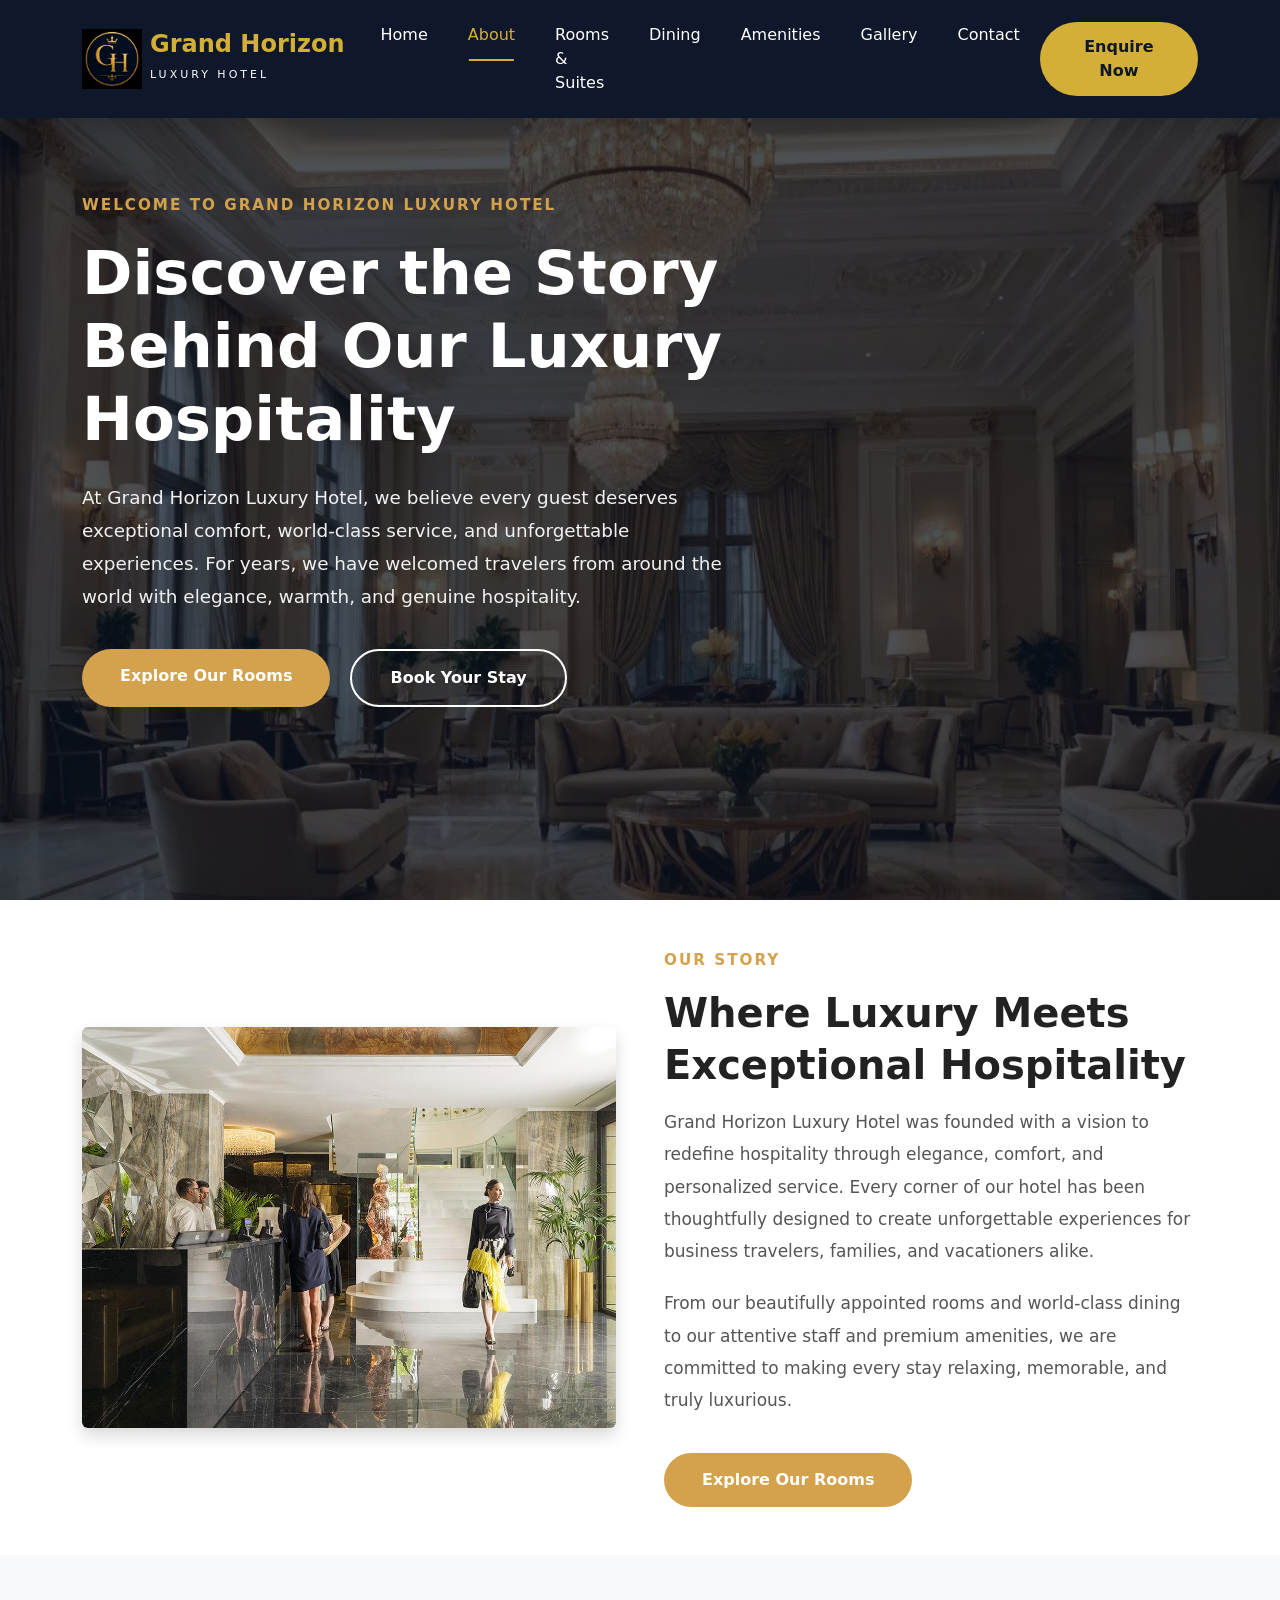
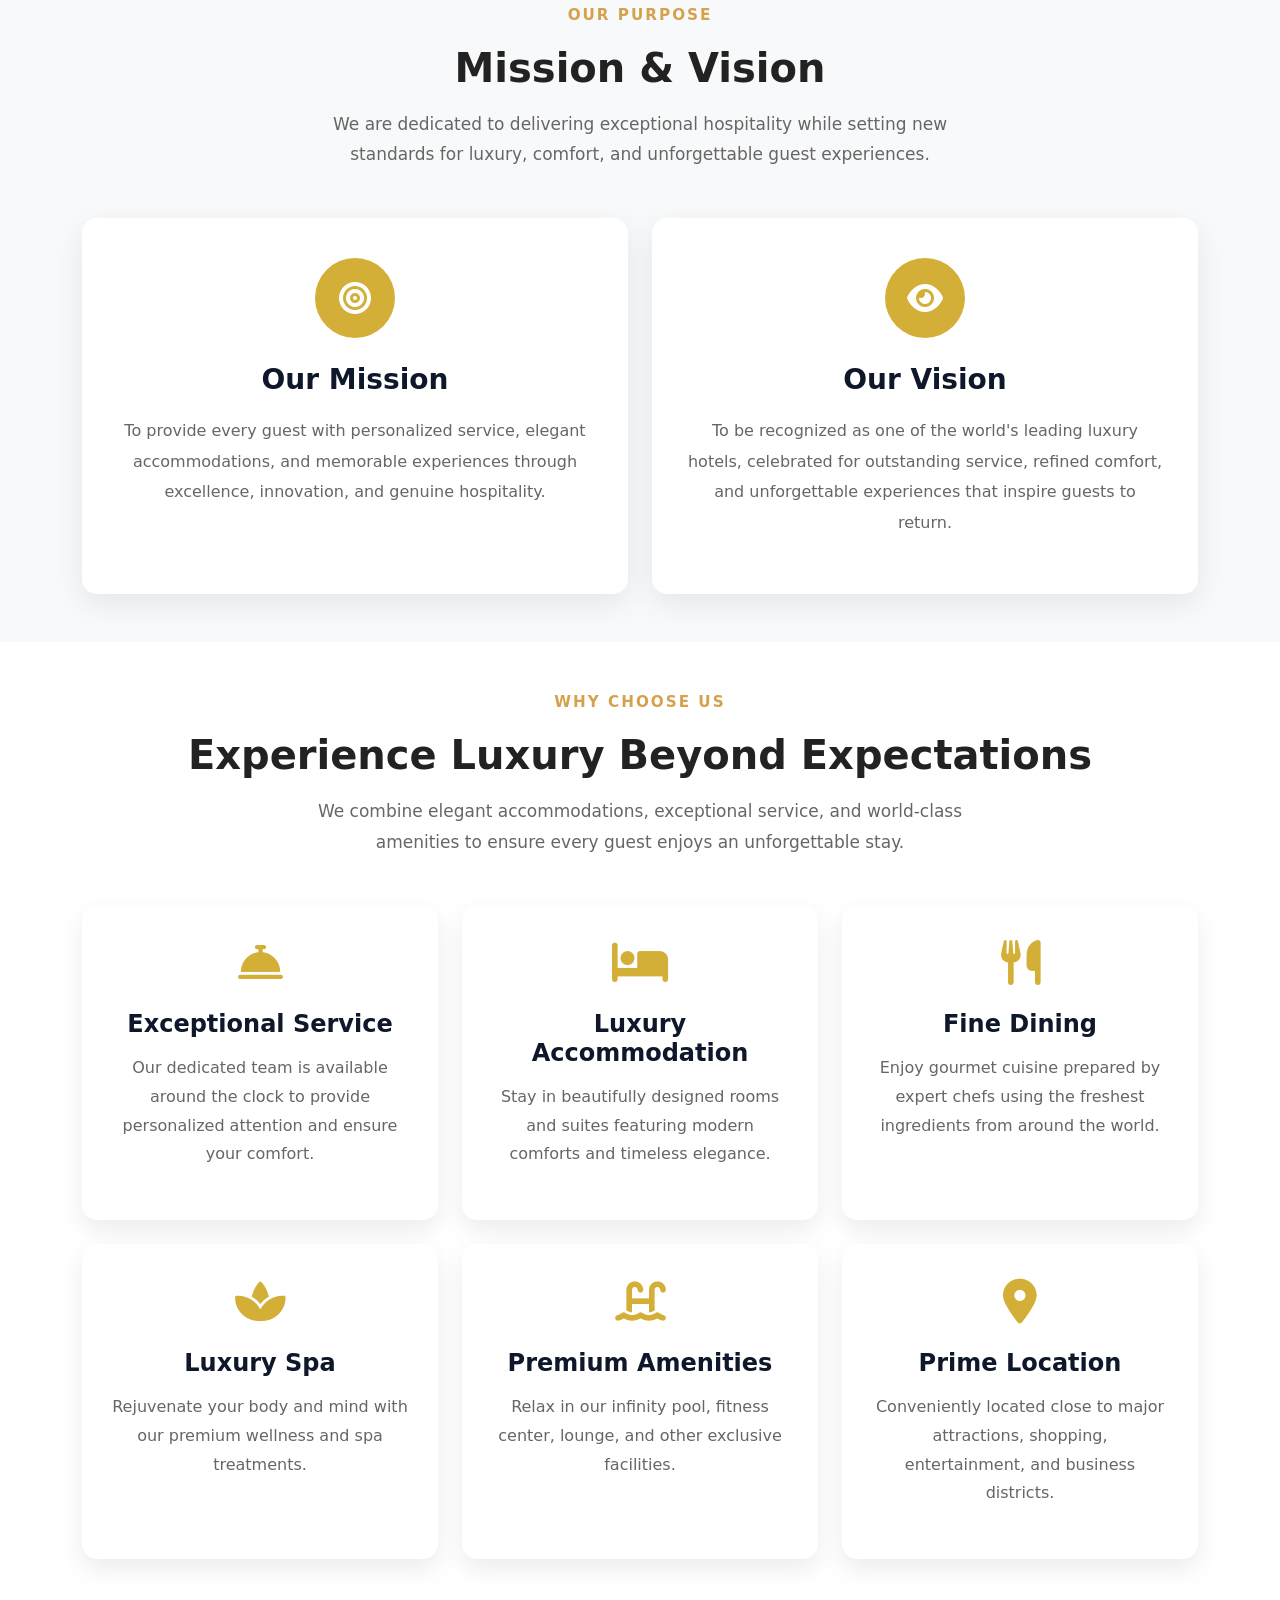
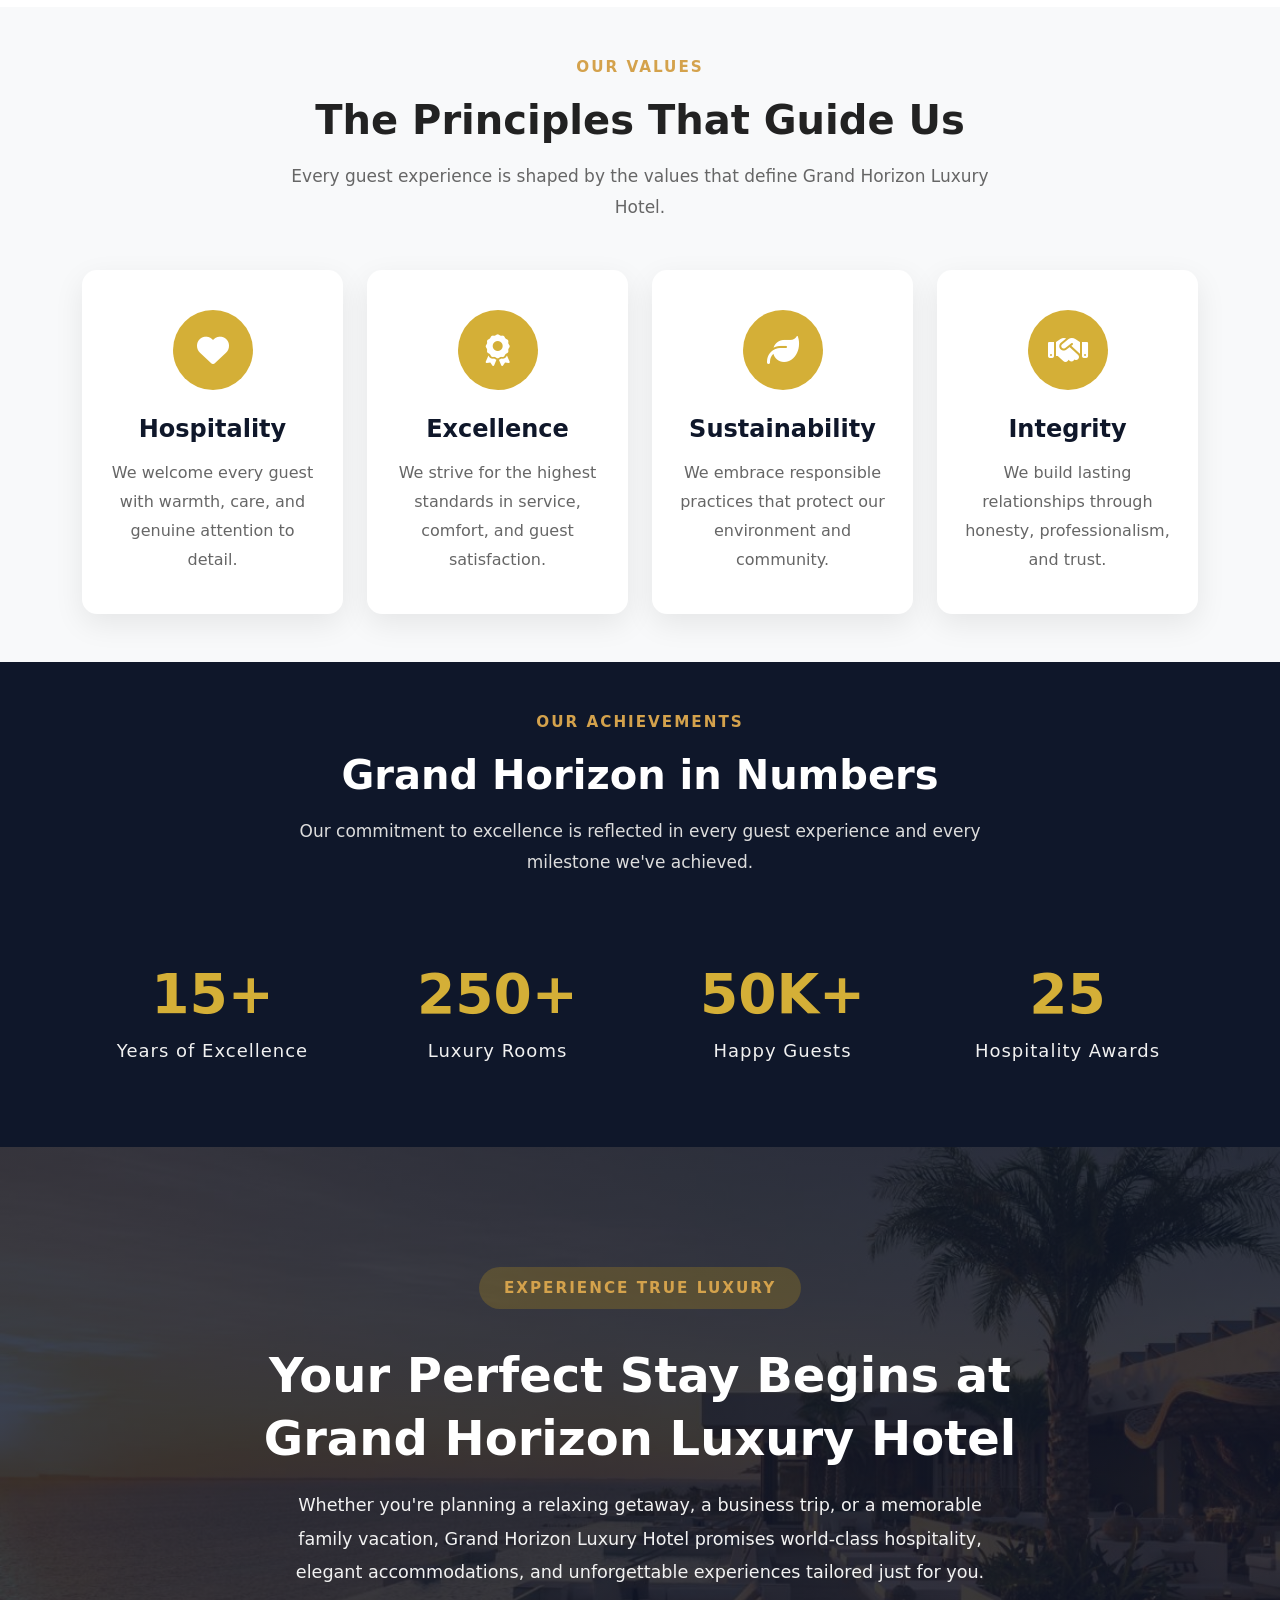
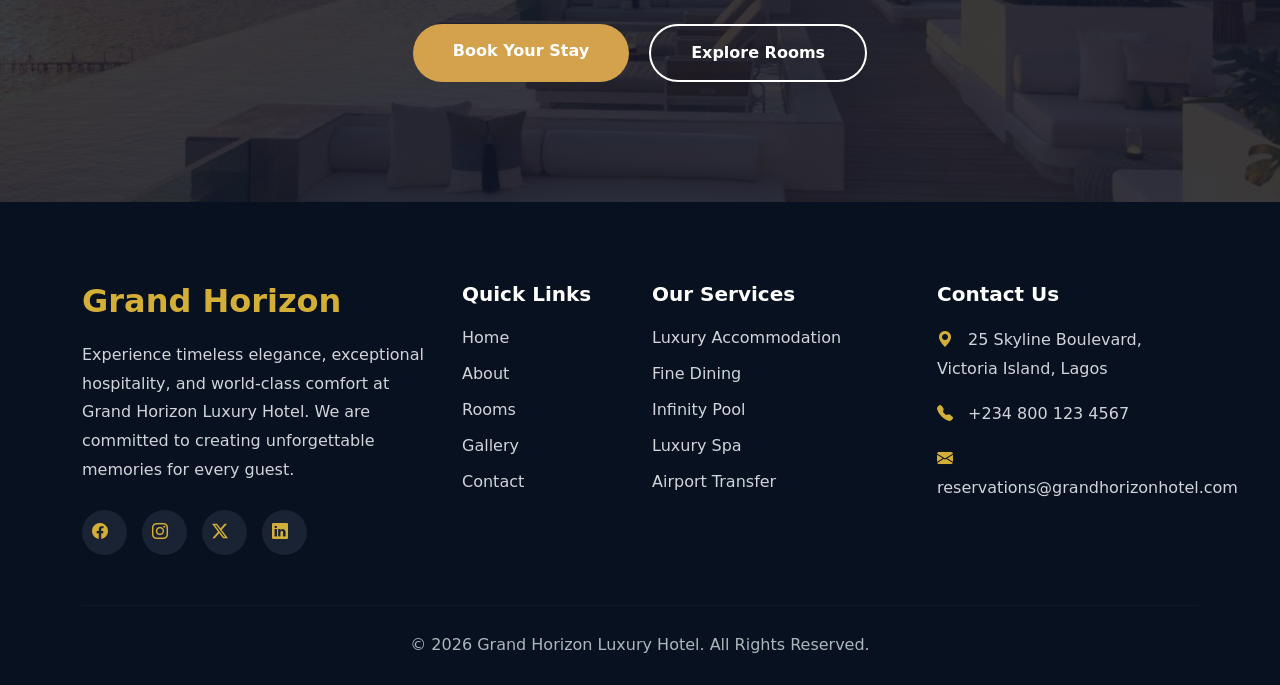
==== about.html @ 7094fe13 "Add files via upload" ====
<!DOCTYPE html>
<html lang="en">
<head>
    <meta charset="UTF-8">
    <meta name="viewport" content="width=device-width, initial-scale=1.0">
    <link href="https://cdn.jsdelivr.net/npm/bootstrap@5.3.8/dist/css/bootstrap.min.css" rel="stylesheet" integrity="sha384-sRIl4kxILFvY47J16cr9ZwB07vP4J8+LH7qKQnuqkuIAvNWLzeN8tE5YBujZqJLB" crossorigin="anonymous">
    <link rel="stylesheet" href="https://cdn.jsdelivr.net/npm/bootstrap-icons@1.11.3/font/bootstrap-icons.min.css">
    <link rel="stylesheet" href="https://cdnjs.cloudflare.com/ajax/libs/font-awesome/6.5.2/css/all.min.css">
    <link rel="stylesheet" href="./style.css">
    <link rel="stylesheet" href="./animations.css">
    <link rel="icon" type="image/png" href="images/favicon.png">

   <title>Grand Horizon Luxury Hotel | About Us</title>
</head>
<body>
    <!-- Navbar Start -->
<nav class="navbar navbar-expand-lg navbar-dark hotel-navbar fixed-top">
    <div class="container">

        <!-- Logo -->
        <a class="navbar-brand d-flex align-items-center" href="index.html">
            <img src="images/logo.png" alt="Grand Horizon Logo" class="hotel-logo">

            <div class="ms-2">
                <h4 class="logo-title mb-0">Grand Horizon</h4>
                <small class="logo-subtitle">
                    LUXURY HOTEL
                </small>
            </div>
        </a>

        <!-- Mobile Toggle -->
        <button class="navbar-toggler shadow-none border-0"
            type="button"
            data-bs-toggle="collapse"
            data-bs-target="#hotelNavbar">

            <span class="navbar-toggler-icon"></span>

        </button>

        <!-- Menu -->
        <div class="collapse navbar-collapse" id="hotelNavbar">

            <ul class="navbar-nav mx-auto">

                <li class="nav-item">
                    <a class="nav-link " href="index.html">Home</a>
                </li>

                <li class="nav-item">
                    <a class="nav-link active" href="about.html">About</a>
                </li>

                <li class="nav-item">
                    <a class="nav-link" href="rooms.html">Rooms & Suites</a>
                </li>

                <li class="nav-item">
                    <a class="nav-link" href="dining.html">Dining</a>
                </li>

                <li class="nav-item">
                    <a class="nav-link" href="amenities.html">Amenities</a>
                </li>

                <li class="nav-item">
                    <a class="nav-link" href="gallery.html">Gallery</a>
                </li>

                <li class="nav-item">
                    <a class="nav-link" href="contact.html">Contact</a>
                </li>

            </ul>

            <!-- Button -->

            <a href="booking.html" class="btn hotel-btn">
                Enquire Now
            </a>

        </div>

    </div>
</nav>
<!-- Navbar End -->
 <!-- ===========================
  <!--=====================================
        ABOUT HERO SECTION
======================================-->

<section class="about-hero">

    <div class="container">

        <div class="row align-items-center min-vh-100">

            <div class="col-lg-7">

                <span class="hero-subtitle">
                    Welcome to Grand Horizon Luxury Hotel
                </span>

                <h1 class="hero-title">
                    Discover the Story Behind Our Luxury Hospitality
                </h1>

                <p class="hero-text">

                    At Grand Horizon Luxury Hotel, we believe every guest deserves
                    exceptional comfort, world-class service, and unforgettable
                    experiences. For years, we have welcomed travelers from around
                    the world with elegance, warmth, and genuine hospitality.

                </p>

                <div class="hero-buttons">

                    <a href="rooms.html" class="btn btn-gold">
                        Explore Our Rooms
                    </a>

                    <a href="booking.html" class="btn btn-outline-light">
                        Book Your Stay
                    </a>

                </div>

            </div>

        </div>

    </div>

</section>
<!--==========================
      OUR STORY SECTION
===========================-->

<section class="our-story py-5">

    <div class="container">

        <div class="row align-items-center g-5">

            <div class="col-lg-6">

                <img src="images/our-story.jpg" alt="Grand Horizon Luxury Hotel" class="img-fluid rounded shadow">

            </div>

            <div class="col-lg-6">

                <span class="section-subtitle">OUR STORY</span>

                <h2 class="section-title">
                    Where Luxury Meets Exceptional Hospitality
                </h2>

                <p class="story-text">
                    Grand Horizon Luxury Hotel was founded with a vision to redefine
                    hospitality through elegance, comfort, and personalized service.
                    Every corner of our hotel has been thoughtfully designed to create
                    unforgettable experiences for business travelers, families, and
                    vacationers alike.
                </p>

                <p class="story-text">
                    From our beautifully appointed rooms and world-class dining to our
                    attentive staff and premium amenities, we are committed to making
                    every stay relaxing, memorable, and truly luxurious.
                </p>

                <a href="rooms.html" class="btn btn-gold mt-3">
                    Explore Our Rooms
                </a>

            </div>

        </div>

    </div>

</section>
<!--==========================
      MISSION & VISION
===========================-->

<section class="mission-vision py-5">

    <div class="container">

        <div class="text-center mb-5">

            <span class="section-subtitle">OUR PURPOSE</span>

            <h2 class="section-title">Mission & Vision</h2>

            <p class="section-description">
                We are dedicated to delivering exceptional hospitality while setting
                new standards for luxury, comfort, and unforgettable guest experiences.
            </p>

        </div>

        <div class="row g-4">

            <!-- Mission -->

            <div class="col-lg-6">

                <div class="mission-card">

                    <div class="icon-box">
                        <i class="fas fa-bullseye"></i>
                    </div>

                    <h3>Our Mission</h3>

                    <p>
                        To provide every guest with personalized service, elegant
                        accommodations, and memorable experiences through excellence,
                        innovation, and genuine hospitality.
                    </p>

                </div>

            </div>

            <!-- Vision -->

            <div class="col-lg-6">

                <div class="mission-card">

                    <div class="icon-box">
                        <i class="fas fa-eye"></i>
                    </div>

                    <h3>Our Vision</h3>

                    <p>
                        To be recognized as one of the world's leading luxury hotels,
                        celebrated for outstanding service, refined comfort, and
                        unforgettable experiences that inspire guests to return.
                    </p>

                </div>

            </div>

        </div>

    </div>

</section>
<!--====================================
        WHY CHOOSE US SECTION
=====================================-->

<section class="why-choose py-5">

    <div class="container">

        <div class="text-center mb-5">

            <span class="section-subtitle">WHY CHOOSE US</span>

            <h2 class="section-title">
                Experience Luxury Beyond Expectations
            </h2>

            <p class="section-description">
                We combine elegant accommodations, exceptional service, and world-class
                amenities to ensure every guest enjoys an unforgettable stay.
            </p>

        </div>

        <div class="row g-4">

            <!-- Item 1 -->
            <div class="col-md-6 col-lg-4">

                <div class="feature-card">

                    <i class="fas fa-concierge-bell feature-icon"></i>

                    <h4>Exceptional Service</h4>

                    <p>
                        Our dedicated team is available around the clock to provide
                        personalized attention and ensure your comfort.
                    </p>

                </div>

            </div>

            <!-- Item 2 -->
            <div class="col-md-6 col-lg-4">

                <div class="feature-card">

                    <i class="fas fa-bed feature-icon"></i>

                    <h4>Luxury Accommodation</h4>

                    <p>
                        Stay in beautifully designed rooms and suites featuring modern
                        comforts and timeless elegance.
                    </p>

                </div>

            </div>

            <!-- Item 3 -->
            <div class="col-md-6 col-lg-4">

                <div class="feature-card">

                    <i class="fas fa-utensils feature-icon"></i>

                    <h4>Fine Dining</h4>

                    <p>
                        Enjoy gourmet cuisine prepared by expert chefs using the
                        freshest ingredients from around the world.
                    </p>

                </div>

            </div>

            <!-- Item 4 -->
            <div class="col-md-6 col-lg-4">

                <div class="feature-card">

                    <i class="fas fa-spa feature-icon"></i>

                    <h4>Luxury Spa</h4>

                    <p>
                        Rejuvenate your body and mind with our premium wellness and
                        spa treatments.
                    </p>

                </div>

            </div>

            <!-- Item 5 -->
            <div class="col-md-6 col-lg-4">

                <div class="feature-card">

                    <i class="fas fa-swimming-pool feature-icon"></i>

                    <h4>Premium Amenities</h4>

                    <p>
                        Relax in our infinity pool, fitness center, lounge, and other
                        exclusive facilities.
                    </p>

                </div>

            </div>

            <!-- Item 6 -->
            <div class="col-md-6 col-lg-4">

                <div class="feature-card">

                    <i class="fas fa-map-marker-alt feature-icon"></i>

                    <h4>Prime Location</h4>

                    <p>
                        Conveniently located close to major attractions, shopping,
                        entertainment, and business districts.
                    </p>

                </div>

            </div>

        </div>

    </div>

</section>
<!--=====================================
        OUR CORE VALUES
======================================-->

<section class="core-values py-5">

    <div class="container">

        <div class="text-center mb-5">

            <span class="section-subtitle">OUR VALUES</span>

            <h2 class="section-title">
                The Principles That Guide Us
            </h2>

            <p class="section-description">
                Every guest experience is shaped by the values that define Grand Horizon Luxury Hotel.
            </p>

        </div>

        <div class="row g-4">

            <!-- Value 1 -->
            <div class="col-md-6 col-lg-3">

                <div class="value-card">

                    <div class="value-icon">
                        <i class="fas fa-heart"></i>
                    </div>

                    <h4>Hospitality</h4>

                    <p>
                        We welcome every guest with warmth, care, and genuine attention to detail.
                    </p>

                </div>

            </div>

            <!-- Value 2 -->
            <div class="col-md-6 col-lg-3">

                <div class="value-card">

                    <div class="value-icon">
                        <i class="fas fa-award"></i>
                    </div>

                    <h4>Excellence</h4>

                    <p>
                        We strive for the highest standards in service, comfort, and guest satisfaction.
                    </p>

                </div>

            </div>

            <!-- Value 3 -->
            <div class="col-md-6 col-lg-3">

                <div class="value-card">

                    <div class="value-icon">
                        <i class="fas fa-leaf"></i>
                    </div>

                    <h4>Sustainability</h4>

                    <p>
                        We embrace responsible practices that protect our environment and community.
                    </p>

                </div>

            </div>

            <!-- Value 4 -->
            <div class="col-md-6 col-lg-3">

                <div class="value-card">

                    <div class="value-icon">
                        <i class="fas fa-handshake"></i>
                    </div>

                    <h4>Integrity</h4>

                    <p>
                        We build lasting relationships through honesty, professionalism, and trust.
                    </p>

                </div>

            </div>

        </div>

    </div>

</section>
<!--=====================================
        HOTEL BY THE NUMBERS
======================================-->

<section class="hotel-stats py-5">

    <div class="container">

        <div class="text-center mb-5">

            <span class="section-subtitle">OUR ACHIEVEMENTS</span>

            <h2 class="section-title">
                Grand Horizon in Numbers
            </h2>

            <p class="section-description">
                Our commitment to excellence is reflected in every guest experience and every milestone we've achieved.
            </p>

        </div>

        <div class="row text-center g-4">

            <!-- Stat 1 -->
            <div class="col-6 col-lg-3">

                <div class="stat-box">

                    <h2>15+</h2>

                    <p>Years of Excellence</p>

                </div>

            </div>

            <!-- Stat 2 -->
            <div class="col-6 col-lg-3">

                <div class="stat-box">

                    <h2>250+</h2>

                    <p>Luxury Rooms</p>

                </div>

            </div>

            <!-- Stat 3 -->
            <div class="col-6 col-lg-3">

                <div class="stat-box">

                    <h2>50K+</h2>

                    <p>Happy Guests</p>

                </div>

            </div>

            <!-- Stat 4 -->
            <div class="col-6 col-lg-3">

                <div class="stat-box">

                    <h2>25</h2>

                    <p>Hospitality Awards</p>

                </div>

            </div>

        </div>

    </div>

</section>
<!--=====================================
        BOOK YOUR STAY CTA
======================================-->

<section class="about-cta">

    <div class="container">

        <div class="row justify-content-center">

            <div class="col-lg-9">

                <div class="cta-content text-center">

                    <span class="cta-subtitle">
                        EXPERIENCE TRUE LUXURY
                    </span>

                    <h2 class="cta-title">
                        Your Perfect Stay Begins at Grand Horizon Luxury Hotel
                    </h2>

                    <p class="cta-text">
                        Whether you're planning a relaxing getaway, a business trip,
                        or a memorable family vacation, Grand Horizon Luxury Hotel
                        promises world-class hospitality, elegant accommodations,
                        and unforgettable experiences tailored just for you.
                    </p>

                    <div class="cta-buttons">

                        <a href="booking.html" class="btn btn-gold">
                            Book Your Stay
                        </a>

                        <a href="rooms.html" class="btn btn-outline-light">
                            Explore Rooms
                        </a>

                    </div>

                </div>

            </div>

        </div>

    </div>

</section>

<!-- ==========================
     FOOTER
========================== -->
<footer class="hotel-footer">

    <div class="container">

        <div class="row gy-5">

            <!-- Hotel Info -->
            <div class="col-lg-4 col-md-6">

                <h3 class="footer-logo">
                    Grand Horizon
                </h3>

                <p>
                    Experience timeless elegance, exceptional hospitality, and
                    world-class comfort at Grand Horizon Luxury Hotel. We are
                    committed to creating unforgettable memories for every guest.
                </p>

                <div class="social-icons">

                    <a href="#"><i class="bi bi-facebook"></i></a>

                    <a href="#"><i class="bi bi-instagram"></i></a>

                    <a href="#"><i class="bi bi-twitter-x"></i></a>

                    <a href="#"><i class="bi bi-linkedin"></i></a>

                </div>

            </div>

            <!-- Quick Links -->

            <div class="col-lg-2 col-md-6">

                <h5>Quick Links</h5>

                <ul>

                    <li><a href="index.html">Home</a></li>

                    <li><a href="about.html">About</a></li>

                    <li><a href="rooms.html">Rooms</a></li>

                    <li><a href="gallery.html">Gallery</a></li>

                    <li><a href="contact.html">Contact</a></li>

                </ul>

            </div>

            <!-- Services -->

            <div class="col-lg-3 col-md-6">

                <h5>Our Services</h5>

                <ul>

                    <li>Luxury Accommodation</li>

                    <li>Fine Dining</li>

                    <li>Infinity Pool</li>

                    <li>Luxury Spa</li>

                    <li>Airport Transfer</li>

                </ul>

            </div>

            <!-- Contact -->

            <div class="col-lg-3 col-md-6">

                <h5>Contact Us</h5>

                <p>
                    <i class="bi bi-geo-alt-fill"></i>
                    25 Skyline Boulevard,
                    Victoria Island, Lagos
                </p>

                <p>
                    <i class="bi bi-telephone-fill"></i>
                    +234 800 123 4567
                </p>

                <p>
                    <i class="bi bi-envelope-fill"></i>
                    reservations@grandhorizonhotel.com
                </p>

            </div>

        </div>

        <hr>

        <div class="footer-bottom">

            <p>
                © 2026 Grand Horizon Luxury Hotel. All Rights Reserved.
            </p>

        </div>

    </div>

</footer>
<script src="https://cdn.jsdelivr.net/npm/bootstrap@5.3.8/dist/js/bootstrap.bundle.min.js" integrity="sha384-FKyoEForCGlyvwx9Hj09JcYn3nv7wiPVlz7YYwJrWVcXK/BmnVDxM+D2scQbITxI" crossorigin="anonymous"></script>  
<script src="./animations.js"></script>  
</body>
</html>
---- style.css ----
/* ==========================
   HOTEL NAVBAR
============================= */

.hotel-navbar{

    background:#0F172A;

    padding:15px 0;

    transition:.4s ease;

    box-shadow:0 8px 25px rgba(0,0,0,.15);

}

/* Logo */

.hotel-logo{

    width:60px;

    height:60px;

    object-fit:contain;

}

/* Logo Title */

.logo-title{

    color:#D4AF37;

    font-size:24px;

    font-weight:700;

    line-height:1;

}

.logo-subtitle{

    color:#fff;

    font-size:11px;

    letter-spacing:3px;

}

/* Navigation */

.navbar-nav .nav-link{

    color:#fff;

    font-size:16px;

    font-weight:500;

    margin:0 12px;

    position:relative;

    transition:.3s;

}

.navbar-nav .nav-link:hover,

.navbar-nav .nav-link.active{

    color:#D4AF37;

}

/* Underline */

.navbar-nav .nav-link::after{

    content:"";

    position:absolute;

    left:0;

    bottom:-8px;

    width:0;

    height:2px;

    background:#D4AF37;

    transition:.3s;

}

.navbar-nav .nav-link:hover::after,

.navbar-nav .nav-link.active::after{

    width:100%;

}

/* Button */

.hotel-btn{

    background:#D4AF37;

    color:#0F172A;

    padding:12px 30px;

    border-radius:50px;

    font-weight:700;

    transition:.4s;

}

.hotel-btn:hover{

    background:#fff;

    color:#0F172A;

}

/* Space for Fixed Navbar */

body{

    padding-top:95px;

}

/* Mobile */

@media(max-width:991px){

.hotel-navbar{

    padding:12px 0;

}

.hotel-logo{

    width:50px;

    height:50px;

}

.logo-title{

    font-size:20px;

}

.logo-subtitle{

    font-size:10px;

}

.navbar-nav{

    text-align:center;

    padding:20px 0;

}

.navbar-nav .nav-link{

    margin:12px 0;

}

.hotel-btn{

    display:block;

    width:220px;

    margin:20px auto 10px;

}

}
/*==================================
            HERO SECTION
===================================*/

.hero-section{
    position:relative;
    min-height:100vh;

    background:url("images/hero-hotel.jpg") center center/cover no-repeat;

    display:flex;
    align-items:center;

    overflow:hidden;
}

.hero-overlay{
    position:absolute;
    inset:0;
    background:rgba(10,15,25,.60);
}

.hero-content{
    position:relative;
    z-index:2;
    max-width:700px;
    color:#fff;
}

.hero-tag{

    display:inline-block;

    color:#D4AF37;

    letter-spacing:3px;

    text-transform:uppercase;

    font-weight:600;

    margin-bottom:20px;

}

.hero-content h1{

    font-size:4rem;

    font-weight:700;

    line-height:1.2;

    margin-bottom:25px;

}

.hero-content p{

    font-size:1.2rem;

    color:#f1f1f1;

    line-height:1.8;

    margin-bottom:40px;

}

.hero-buttons{

    display:flex;

    gap:20px;

    flex-wrap:wrap;

}

.hero-btn{

    background:#D4AF37;

    color:#fff;

    padding:15px 40px;

    border-radius:50px;

    font-weight:600;

    transition:.4s;

}

.hero-btn:hover{

    background:#fff;

    color:#0F172A;

}

.hero-btn-outline{

    border:2px solid #fff;

    color:#fff;

    padding:15px 40px;

    border-radius:50px;

    font-weight:600;

    transition:.4s;

}

.hero-btn-outline:hover{

    background:#fff;

    color:#0F172A;

}

.scroll-down{

    position:absolute;

    bottom:30px;

    left:50%;

    transform:translateX(-50%);

    color:#fff;

    font-size:2rem;

    animation:bounce 2s infinite;

    z-index:2;

}

@keyframes bounce{

0%,20%,50%,80%,100%{

transform:translate(-50%,0);

}

40%{

transform:translate(-50%,-15px);

}

60%{

transform:translate(-50%,-8px);

}

}

/*=========================
      MOBILE
==========================*/

@media(max-width:991px){

.hero-content h1{

font-size:3rem;

}

}

@media(max-width:768px){

.hero-section{

min-height:90vh;

text-align:center;

}

.hero-content{

margin:auto;

}

.hero-buttons{

justify-content:center;

}

.hero-content h1{

font-size:2.4rem;

}

.hero-content p{

font-size:1rem;

}

}

@media(max-width:576px){

.hero-content h1{

font-size:2rem;

}

.hero-btn,

.hero-btn-outline{

width:100%;

}

.hero-buttons{

flex-direction:column;

}

}
/*==============================
        WELCOME SECTION
==============================*/

.welcome-section{
    background:#ffffff;
    padding:100px 0;
}

.welcome-image img{
    width:100%;
    height:600px;
    object-fit:cover;
    border-radius:20px;
    box-shadow:0 20px 50px rgba(0,0,0,.15);
}

.section-tag{
    display:inline-block;
    color:#D4AF37;
    font-weight:600;
    letter-spacing:2px;
    text-transform:uppercase;
    margin-bottom:15px;
}

.welcome-title{
    font-size:2.8rem;
    font-weight:700;
    color:#0F172A;
    line-height:1.3;
    margin-bottom:20px;
}

.gold-line{
    width:90px;
    height:4px;
    background:#D4AF37;
    border-radius:20px;
    margin-bottom:30px;
}

.welcome-text{
    color:#64748B;
    line-height:1.9;
    font-size:1.05rem;
    margin-bottom:20px;
}

.feature-box{
    display:flex;
    align-items:center;
    gap:12px;
    padding:15px 18px;
    background:#F8FAFC;
    border-radius:12px;
    transition:.4s;
}

.feature-box:hover{
    background:#D4AF37;
    color:#fff;
    transform:translateY(-5px);
}

.feature-box i{
    font-size:1.3rem;
    color:#D4AF37;
}

.feature-box:hover i{
    color:#fff;
}

.feature-box span{
    font-weight:600;
}

.discover-btn{
    background:#D4AF37;
    color:#fff;
    padding:14px 35px;
    border-radius:50px;
    font-weight:600;
    transition:.4s;
}

.discover-btn:hover{
    background:#0F172A;
    color:#fff;
}

/*==============================
        MOBILE
==============================*/

@media(max-width:991px){

    .welcome-image img{
        height:420px;
    }

    .welcome-title{
        font-size:2rem;
    }

}

@media(max-width:576px){

    .welcome-section{
        padding:70px 0;
    }

    .welcome-image img{
        height:300px;
    }

    .welcome-title{
        font-size:1.7rem;
    }

    .welcome-text{
        font-size:1rem;
    }

    .discover-btn{
        width:100%;
        text-align:center;
    }

}
/*=========================
FEATURED ROOMS
=========================*/

.featured-rooms{

    background:#f8f9fa;

}

.section-subtitle{

    color:#D4AF37;

    font-weight:600;

    text-transform:uppercase;

    letter-spacing:2px;

}

.section-title{

    color:#0F172A;

    font-size:42px;

    font-weight:700;

    margin-top:10px;

}

.section-text{

    max-width:650px;

    margin:auto;

    color:#666;

    margin-top:15px;

}

/* Card */

.room-card{

    background:#fff;

    border-radius:15px;

    overflow:hidden;

    box-shadow:0 10px 30px rgba(0,0,0,.08);

    transition:.4s;

}

.room-card:hover{

    transform:translateY(-10px);

}

/* Image */

.room-image{

    position:relative;

    overflow:hidden;

}

.room-image img{

    width:100%;

    height:280px;

    object-fit:cover;

    transition:.5s;

}

.room-card:hover img{

    transform:scale(1.08);

}

/* Price */

.room-price{

    position:absolute;

    top:20px;

    right:20px;

    background:#D4AF37;

    color:#fff;

    padding:10px 18px;

    border-radius:30px;

    font-weight:600;

}

/* Content */

.room-content{

    padding:30px;

}

.room-content h3{

    color:#0F172A;

    margin-bottom:20px;

}

/* Features */

.room-features{

    display:flex;

    justify-content:space-between;

    flex-wrap:wrap;

    gap:10px;

    margin-bottom:20px;

}

.room-features span{

    color:#666;

    font-size:14px;

}

.room-features i{

    color:#D4AF37;

}

/* Paragraph */

.room-content p{

    color:#666;

    line-height:1.8;

}

/* Button */

.room-btn{

    display:inline-block;

    margin-top:20px;

    padding:12px 30px;

    background:#0F172A;

    color:#fff;

    border-radius:50px;

    text-decoration:none;

    transition:.4s;

}

.room-btn:hover{

    background:#D4AF37;

    color:#fff;

}

/* Bottom Button */

.all-room-btn{

    display:inline-block;

    background:#D4AF37;

    color:#fff;

    padding:15px 45px;

    border-radius:50px;

    text-decoration:none;

    font-weight:600;

    transition:.4s;

}

.all-room-btn:hover{

    background:#0F172A;

    color:#fff;

}

/* Responsive */

@media(max-width:991px){

.section-title{

    font-size:34px;

}

.room-features{

    flex-direction:column;

}

}

@media(max-width:576px){

.section-title{

    font-size:28px;

}

.room-image img{

    height:240px;

}

.room-content{

    padding:25px;

}

}
/*=========================
LUXURY AMENITIES
=========================*/

.amenities{
    background:#f8f9fa;
}

.amenity-card{

    background:#fff;

    padding:40px 30px;

    border-radius:15px;

    text-align:center;

    box-shadow:0 10px 30px rgba(0,0,0,.08);

    transition:.4s;

    height:100%;
}

.amenity-card:hover{

    transform:translateY(-10px);

}

.amenity-icon{

    width:90px;

    height:90px;

    background:#D4AF37;

    border-radius:50%;

    display:flex;

    align-items:center;

    justify-content:center;

    margin:0 auto 25px;

}

.amenity-icon i{

    font-size:38px;

    color:#fff;

}

.amenity-card h4{

    color:#0F172A;

    margin-bottom:15px;

    font-weight:700;

}

.amenity-card p{

    color:#666;

    line-height:1.8;

}

@media(max-width:768px){

.amenity-card{

    padding:30px 20px;

}

.amenity-icon{

    width:75px;

    height:75px;

}

.amenity-icon i{

    font-size:30px;

}

}
/*=========================
FINE DINING
=========================*/

.fine-dining{

    background:#ffffff;

}

.dining-image{

    overflow:hidden;

    border-radius:15px;

}

.dining-image img{

    width:100%;

    height:500px;

    object-fit:cover;

    transition:.5s;

}

.dining-image:hover img{

    transform:scale(1.05);

}

.dining-feature{

    margin:30px 0;

}

.feature-item{

    display:flex;

    align-items:center;

    margin-bottom:18px;

}

.feature-item i{

    color:#D4AF37;

    font-size:22px;

    margin-right:15px;

}

.feature-item span{

    color:#444;

    font-size:17px;

}

.dining-btn{

    display:inline-block;

    background:#D4AF37;

    color:#fff;

    padding:14px 35px;

    border-radius:50px;

    text-decoration:none;

    font-weight:600;

    transition:.4s;

}

.dining-btn:hover{

    background:#0F172A;

    color:#fff;

}

@media(max-width:991px){

.dining-image img{

    height:350px;

}

}

@media(max-width:576px){

.dining-image img{

    height:250px;

}

.feature-item span{

    font-size:15px;

}

}
/*=========================
TESTIMONIALS
=========================*/

.testimonials{

    background:#f8f9fa;

}

.testimonial-card{

    background:#fff;

    padding:35px;

    border-radius:15px;

    text-align:center;

    box-shadow:0 10px 30px rgba(0,0,0,.08);

    transition:.4s;

    height:100%;

}

.testimonial-card:hover{

    transform:translateY(-10px);

}

.guest-img{

    width:90px;

    height:90px;

    border-radius:50%;

    object-fit:cover;

    border:4px solid #D4AF37;

    margin-bottom:20px;

}

.testimonial-card h4{

    color:#0F172A;

    font-weight:700;

}

.testimonial-card small{

    color:#888;

}

.stars{

    color:#D4AF37;

    font-size:22px;

    margin:15px 0;

}

.testimonial-card p{

    color:#666;

    line-height:1.8;

}

@media(max-width:768px){

.testimonial-card{

    padding:30px 20px;

}

}
/*=========================
PHOTO GALLERY
=========================*/

.gallery{

    background:#ffffff;

}

.gallery-item{

    position:relative;

    overflow:hidden;

    border-radius:15px;

    cursor:pointer;

}

.gallery-item img{

    width:100%;

    height:280px;

    object-fit:cover;

    transition:.5s;

}

.gallery-item:hover img{

    transform:scale(1.1);

}

.gallery-overlay{

    position:absolute;

    top:0;

    left:0;

    width:100%;

    height:100%;

    background:rgba(15,23,42,.65);

    display:flex;

    justify-content:center;

    align-items:center;

    opacity:0;

    transition:.4s;

}

.gallery-item:hover .gallery-overlay{

    opacity:1;

}

.gallery-overlay h4{

    color:#fff;

    font-size:28px;

    font-weight:700;

}

.gallery-btn{

    display:inline-block;

    background:#D4AF37;

    color:#fff;

    padding:15px 40px;

    border-radius:50px;

    text-decoration:none;

    font-weight:600;

    transition:.4s;

}

.gallery-btn:hover{

    background:#0F172A;

    color:#fff;

}

@media(max-width:768px){

.gallery-item img{

    height:240px;

}

.gallery-overlay h4{

    font-size:22px;

}

}
/*=========================
BOOKING CTA
=========================*/

.booking-cta{

    background:linear-gradient(rgba(15,23,42,.82),
    rgba(15,23,42,.82)),
    url("images/booking-bg.jpg") center center/cover;

    padding:100px 0;

}

.booking-content{

    color:#fff;

}

.cta-subtitle{

    color:#D4AF37;

    text-transform:uppercase;

    letter-spacing:3px;

    font-weight:600;

}

.booking-content h2{

    font-size:48px;

    font-weight:700;

    margin:20px 0;

}

.booking-content p{

    max-width:700px;

    margin:0 auto 40px;

    line-height:1.9;

    font-size:18px;

}

.cta-buttons{

    display:flex;

    justify-content:center;

    gap:20px;

    flex-wrap:wrap;

}

.btn-book{

    background:#D4AF37;

    color:#fff;

    padding:15px 40px;

    border-radius:50px;

    text-decoration:none;

    font-weight:600;

    transition:.4s;

}

.btn-book:hover{

    background:#fff;

    color:#0F172A;

}

.btn-contact{

    border:2px solid #fff;

    color:#fff;

    padding:15px 40px;

    border-radius:50px;

    text-decoration:none;

    font-weight:600;

    transition:.4s;

}

.btn-contact:hover{

    background:#fff;

    color:#0F172A;

}

@media(max-width:768px){

.booking-content h2{

    font-size:34px;

}

.booking-content p{

    font-size:16px;

}

}
/*=========================
LOCATION SECTION
=========================*/

.hotel-location{

    background:#f8f9fa;

}

.location-info{

    display:flex;

    flex-direction:column;

    gap:25px;

}

.info-box{

    display:flex;

    align-items:flex-start;

    background:#fff;

    padding:25px;

    border-radius:12px;

    box-shadow:0 8px 25px rgba(0,0,0,.08);

}

.info-box i{

    font-size:28px;

    color:#D4AF37;

    margin-right:20px;

}

.info-box h5{

    color:#0F172A;

    font-weight:700;

    margin-bottom:8px;

}

.info-box p{

    margin:0;

    color:#666;

    line-height:1.7;

}

.map-container{

    border-radius:15px;

    overflow:hidden;

    box-shadow:0 10px 30px rgba(0,0,0,.12);

}

.map-container iframe{

    width:100%;

    height:450px;

    border:0;

}

@media(max-width:768px){

.map-container iframe{

    height:320px;

}

.info-box{

    padding:20px;

}

}
/*=========================
NEWSLETTER
=========================*/

.newsletter{

    background:#0F172A;

    padding:90px 0;

}

.newsletter-box{

    max-width:750px;

    margin:auto;

    text-align:center;

}

.newsletter h2{

    color:#fff;

    font-size:42px;

    font-weight:700;

    margin:15px 0;

}

.newsletter p{

    color:#d1d5db;

    line-height:1.8;

    margin-bottom:35px;

}

.newsletter-form{

    display:flex;

    gap:15px;

    justify-content:center;

    flex-wrap:wrap;

}

.newsletter-form input{

    width:420px;

    max-width:100%;

    padding:16px 20px;

    border:none;

    border-radius:50px;

    outline:none;

    font-size:16px;

}

.newsletter-form button{

    background:#D4AF37;

    color:#fff;

    border:none;

    padding:16px 35px;

    border-radius:50px;

    font-weight:600;

    transition:.4s;

}

.newsletter-form button:hover{

    background:#fff;

    color:#0F172A;

}

@media(max-width:768px){

.newsletter{

    padding:70px 20px;

}

.newsletter h2{

    font-size:32px;

}

.newsletter-form{

    flex-direction:column;

}

.newsletter-form input,

.newsletter-form button{

    width:100%;

}

}
/*=========================
FOOTER
=========================*/

.hotel-footer{

    background:#08111F;

    color:#d1d5db;

    padding:80px 0 25px;

}

.footer-logo{

    color:#D4AF37;

    font-size:32px;

    font-weight:700;

    margin-bottom:20px;

}

.hotel-footer p{

    line-height:1.8;

}

.hotel-footer h5{

    color:#fff;

    margin-bottom:20px;

    font-weight:600;

}

.hotel-footer ul{

    list-style:none;

    padding:0;

}

.hotel-footer ul li{

    margin-bottom:12px;

}

.hotel-footer ul li a{

    color:#d1d5db;

    text-decoration:none;

    transition:.3s;

}

.hotel-footer ul li a:hover{

    color:#D4AF37;

}

.social-icons{

    margin-top:25px;

}

.social-icons a{

    display:inline-flex;

    width:45px;

    height:45px;

    align-items:center;

    justify-content:center;

    background:#1A2333;

    color:#fff;

    border-radius:50%;

    margin-right:10px;

    transition:.4s;

    text-decoration:none;

}

.social-icons a:hover{

    background:#D4AF37;

    color:#08111F;

}

.hotel-footer i{

    color:#D4AF37;

    margin-right:10px;

}

.hotel-footer hr{

    border-color:rgba(255,255,255,.15);

    margin:50px 0 25px;

}

.footer-bottom{

    text-align:center;

}

.footer-bottom p{

    margin:0;

    color:#adb5bd;

}

@media(max-width:768px){

.hotel-footer{

    text-align:center;

}

.social-icons{

    justify-content:center;

}

}
html, body{
    overflow-x: hidden;
}
/*=====================================
ABOUT HERO SECTION
======================================*/

.about-hero{

    background:
    linear-gradient(rgba(8,17,31,.72),
    rgba(8,17,31,.72)),
    url("./images/about-hero.jpg");

    background-size:cover;

    background-position:center;

    background-repeat:no-repeat;

    color:#fff;

}

.hero-subtitle{

    display:inline-block;

    color:#D4AF37;

    font-size:18px;

    font-weight:600;

    letter-spacing:2px;

    text-transform:uppercase;

    margin-bottom:20px;

}

.hero-title{

    font-size:60px;

    font-weight:700;

    line-height:1.2;

    margin-bottom:25px;

}

.hero-text{

    font-size:18px;

    line-height:1.9;

    max-width:650px;

    margin-bottom:40px;

    color:#f1f1f1;

}

.hero-buttons{

    display:flex;

    gap:20px;

    flex-wrap:wrap;

}

.btn-gold{

    background:#D4AF37;

    color:#fff;

    padding:15px 40px;

    border-radius:50px;

    font-weight:600;

    transition:.4s;

}

.btn-gold:hover{

    background:#fff;

    color:#0F172A;

}

.btn-outline-light{

    padding:15px 40px;

    border-radius:50px;

    font-weight:600;

}

.btn-outline-light:hover{

    background:#fff;

    color:#0F172A;

}

@media(max-width:991px){

.hero-title{

    font-size:46px;

}

.hero-text{

    font-size:17px;

}

.about-hero{

    text-align:center;

}

.hero-buttons{

    justify-content:center;

}

}

@media(max-width:576px){

.hero-title{

    font-size:34px;

}

.hero-subtitle{

    font-size:15px;

}

.hero-text{

    font-size:16px;

}

.hero-buttons{

    flex-direction:column;

}

.hero-buttons .btn{

    width:100%;

}

}
/*==========================
      OUR STORY SECTION
===========================*/

.our-story{
    background:#fff;
}

.section-subtitle{
    color:#D4AF37;
    font-size:16px;
    font-weight:600;
    letter-spacing:2px;
    text-transform:uppercase;
}

.section-title{
    font-size:42px;
    font-weight:700;
    color:#0F172A;
    margin:15px 0 25px;
    line-height:1.3;
}

.story-text{
    color:#555;
    font-size:17px;
    line-height:1.9;
    margin-bottom:20px;
}

.our-story img{
    width:100%;
    border-radius:15px;
    transition:.4s;
}

.our-story img:hover{
    transform:scale(1.03);
}

@media (max-width:991px){

    .our-story{
        text-align:center;
    }

    .section-title{
        font-size:34px;
    }

}

@media (max-width:576px){

    .section-title{
        font-size:28px;
    }

    .story-text{
        font-size:16px;
    }

}
/*==========================
      MISSION & VISION
===========================*/

.mission-vision{
    background:#f8f9fa;
}

.section-description{
    max-width:700px;
    margin:0 auto;
    color:#666;
    font-size:17px;
    line-height:1.8;
}

.mission-card{
    background:#fff;
    padding:40px 35px;
    border-radius:15px;
    box-shadow:0 10px 30px rgba(0,0,0,.08);
    transition:.4s;
    height:100%;
    text-align:center;
}

.mission-card:hover{
    transform:translateY(-8px);
}

.icon-box{
    width:80px;
    height:80px;
    background:#D4AF37;
    color:#fff;
    margin:0 auto 25px;
    border-radius:50%;
    display:flex;
    align-items:center;
    justify-content:center;
    font-size:32px;
}

.mission-card h3{
    color:#0F172A;
    margin-bottom:20px;
    font-weight:700;
}

.mission-card p{
    color:#666;
    line-height:1.9;
}

@media(max-width:768px){

    .mission-card{
        padding:30px 25px;
    }

}

/*====================================
        WHY CHOOSE US
=====================================*/

.why-choose{

    background:#ffffff;

}

.feature-card{

    background:#fff;

    padding:35px 30px;

    border-radius:15px;

    text-align:center;

    box-shadow:0 10px 25px rgba(0,0,0,.08);

    transition:.4s;

    height:100%;

}

.feature-card:hover{

    transform:translateY(-10px);

}

.feature-icon{

    font-size:45px;

    color:#D4AF37;

    margin-bottom:25px;

}

.feature-card h4{

    color:#0F172A;

    font-weight:700;

    margin-bottom:15px;

}

.feature-card p{

    color:#666;

    line-height:1.8;

}

@media(max-width:768px){

.feature-card{

    padding:30px 25px;

}

}


/*=====================================
        OUR CORE VALUES
======================================*/

.core-values{
    background:#f8f9fa;
}

.value-card{
    background:#fff;
    padding:40px 25px;
    border-radius:15px;
    text-align:center;
    box-shadow:0 10px 30px rgba(0,0,0,.08);
    transition:.4s;
    height:100%;
}

.value-card:hover{
    transform:translateY(-10px);
}

.value-icon{
    width:80px;
    height:80px;
    margin:0 auto 25px;
    border-radius:50%;
    background:#D4AF37;
    color:#fff;
    display:flex;
    align-items:center;
    justify-content:center;
    font-size:32px;
}

.value-card h4{
    color:#0F172A;
    font-weight:700;
    margin-bottom:15px;
}

.value-card p{
    color:#666;
    line-height:1.8;
    margin-bottom:0;
}

@media(max-width:768px){

    .value-card{
        padding:30px 20px;
    }

}
/*=====================================
        HOTEL STATS
======================================*/

.hotel-stats{

    background:#0F172A;

    color:#fff;

}

.stat-box{

    padding:35px 20px;

}

.stat-box h2{

    font-size:55px;

    color:#D4AF37;

    font-weight:700;

    margin-bottom:10px;

}

.stat-box p{

    font-size:18px;

    color:#f1f1f1;

    margin:0;

    letter-spacing:1px;

}

.hotel-stats .section-title{

    color:#fff;

}

.hotel-stats .section-description{

    color:#ddd;

}

@media(max-width:768px){

.stat-box h2{

    font-size:42px;

}

.stat-box p{

    font-size:16px;

}

}
/*=====================================
        BOOK YOUR STAY CTA
======================================*/

.about-cta{

    background:
    linear-gradient(rgba(15,23,42,.82),
    rgba(15,23,42,.82)),
    url("./images/about-cta.jpg");

    background-size:cover;

    background-position:center;

    background-repeat:no-repeat;

    padding:120px 0;

    color:#fff;

}

.cta-subtitle{

    display:inline-block;

    color:#D4AF37;

    font-size:17px;

    letter-spacing:2px;

    text-transform:uppercase;

    font-weight:600;

    margin-bottom:20px;

}

.cta-title{

    font-size:52px;

    font-weight:700;

    margin-bottom:25px;

    line-height:1.3;

}

.cta-text{

    font-size:18px;

    color:#f1f1f1;

    line-height:1.9;

    max-width:760px;

    margin:0 auto 40px;

}

.cta-buttons{

    display:flex;

    justify-content:center;

    gap:20px;

    flex-wrap:wrap;

}

.about-cta .btn{

    padding:15px 40px;

    border-radius:50px;

    font-weight:600;

}

@media(max-width:991px){

.cta-title{

    font-size:42px;

}

}

@media(max-width:576px){

.about-cta{

    padding:80px 0;

}

.cta-title{

    font-size:30px;

}

.cta-text{

    font-size:16px;

}

.cta-buttons{

    flex-direction:column;

}

.cta-buttons .btn{

    width:100%;

}

}
/*=====================================
        ROOMS HERO SECTION
======================================*/

.rooms-hero{

    background:
    linear-gradient(rgba(15,23,42,.75),
    rgba(15,23,42,.75)),
    url("./images/rooms-hero.jpg");

    background-size:cover;

    background-position:center;

    background-repeat:no-repeat;

    color:#fff;

}

.hero-subtitle{

    display:inline-block;

    color:#D4AF37;

    font-size:18px;

    font-weight:600;

    letter-spacing:2px;

    text-transform:uppercase;

    margin-bottom:20px;

}

.hero-title{

    font-size:60px;

    font-weight:700;

    line-height:1.2;

    margin-bottom:25px;

    max-width:800px;

}

.hero-text{

    font-size:18px;

    line-height:1.9;

    color:#f1f1f1;

    max-width:700px;

    margin-bottom:40px;

}

.hero-buttons{

    display:flex;

    gap:20px;

    flex-wrap:wrap;

}

.btn-gold{

    background:#D4AF37;

    color:#fff;

    padding:15px 40px;

    border-radius:50px;

    font-weight:600;

    transition:.4s;

    border:none;

}

.btn-gold:hover{

    background:#fff;

    color:#0F172A;

}

.btn-outline-light{

    padding:15px 40px;

    border-radius:50px;

    font-weight:600;

}

.btn-outline-light:hover{

    background:#fff;

    color:#0F172A;

}

@media(max-width:991px){

.rooms-hero{

    text-align:center;

}

.hero-title{

    font-size:46px;

}

.hero-buttons{

    justify-content:center;

}

}

@media(max-width:576px){

.hero-title{

    font-size:34px;

}

.hero-subtitle{

    font-size:15px;

}

.hero-text{

    font-size:16px;

}

.hero-buttons{

    flex-direction:column;

}

.hero-buttons .btn{

    width:100%;

}

}
/*=====================================
        OUR ROOMS SECTION
======================================*/

.rooms-section{

    background:#f8f9fa;

}

.section-subtitle{

    color:#D4AF37;

    font-weight:600;

    letter-spacing:2px;

    text-transform:uppercase;

}

.section-title{

    font-size:42px;

    color:#0F172A;

    margin:15px 0;

    font-weight:700;

}

.section-text{

    max-width:750px;

    margin:auto;

    color:#666;

    line-height:1.8;

}

.room-card{

    background:#fff;

    border-radius:15px;

    overflow:hidden;

    box-shadow:0 10px 30px rgba(0,0,0,.08);

    transition:.4s;

    height:100%;

}

.room-card:hover{

    transform:translateY(-10px);

}

.room-img{

    width:100%;

    height:260px;

    object-fit:cover;

}

.room-content{

    padding:30px;

}

.room-content h3{

    color:#0F172A;

    margin-bottom:15px;

    font-weight:700;

}

.room-content p{

    color:#666;

    line-height:1.8;

}

.room-features{

    list-style:none;

    padding:0;

    margin:25px 0;

}

.room-features li{

    margin-bottom:12px;

    color:#444;

}

.room-features i{

    color:#D4AF37;

    margin-right:10px;

}

.btn-gold{

    background:#D4AF37;

    color:#fff;

    border-radius:50px;

    padding:12px 30px;

    transition:.4s;

}

.btn-gold:hover{

    background:#0F172A;

    color:#fff;

}

@media(max-width:768px){

.section-title{

    font-size:32px;

}

.room-content{

    padding:25px;

}

}
/*=====================================
      FEATURED LUXURY SUITE
======================================*/

.featured-suite{

    background:#ffffff;

}

.suite-image{

    width:100%;

    border-radius:20px;

    object-fit:cover;

    box-shadow:0 20px 45px rgba(0,0,0,.12);

}

.suite-description{

    color:#666;

    line-height:1.9;

    margin:25px 0;

}

.feature-item{

    display:flex;

    align-items:center;

    gap:12px;

    padding:15px;

    background:#f8f9fa;

    border-radius:12px;

    transition:.3s;

    height:100%;

}

.feature-item:hover{

    background:#D4AF37;

    color:#fff;

    transform:translateY(-4px);

}

.feature-item i{

    font-size:22px;

    color:#D4AF37;

    transition:.3s;

}

.feature-item:hover i{

    color:#fff;

}

.feature-item span{

    font-weight:600;

}

.btn-outline-dark{

    border-radius:50px;

    padding:12px 30px;

    font-weight:600;

}

@media(max-width:991px){

.featured-suite{

    text-align:center;

}

.feature-item{

    justify-content:center;

}

}
/*=====================================
        ROOM AMENITIES
======================================*/

.room-amenities{

    background:#f8f9fa;

}

.amenity-card{

    background:#fff;

    padding:35px 25px;

    text-align:center;

    border-radius:15px;

    box-shadow:0 10px 30px rgba(0,0,0,.08);

    transition:.4s;

    height:100%;

}

.amenity-card:hover{

    transform:translateY(-10px);

    background:#0F172A;

}

.amenity-card i{

    font-size:42px;

    color:#D4AF37;

    margin-bottom:20px;

    transition:.4s;

}

.amenity-card:hover i{

    color:#fff;

}

.amenity-card h4{

    font-size:22px;

    margin-bottom:15px;

    color:#0F172A;

    transition:.4s;

}

.amenity-card:hover h4{

    color:#fff;

}

.amenity-card p{

    color:#666;

    line-height:1.8;

    transition:.4s;

}

.amenity-card:hover p{

    color:#ddd;

}

@media(max-width:768px){

    .amenity-card{

        padding:30px 20px;

    }

}
/*=====================================
        WHY STAY WITH US
======================================*/

.why-stay{

    background:#ffffff;

}

.stay-card{

    background:#fff;

    padding:40px 30px;

    border-radius:18px;

    text-align:center;

    box-shadow:0 10px 30px rgba(0,0,0,.08);

    transition:.4s;

    height:100%;

}

.stay-card:hover{

    transform:translateY(-10px);

    background:#0F172A;

}

.stay-icon{

    width:80px;

    height:80px;

    background:#D4AF37;

    color:#fff;

    border-radius:50%;

    display:flex;

    align-items:center;

    justify-content:center;

    margin:0 auto 25px;

    font-size:32px;

    transition:.4s;

}

.stay-card:hover .stay-icon{

    background:#fff;

    color:#D4AF37;

}

.stay-card h4{

    font-size:24px;

    color:#0F172A;

    margin-bottom:15px;

    transition:.4s;

}

.stay-card:hover h4{

    color:#fff;

}

.stay-card p{

    color:#666;

    line-height:1.8;

    transition:.4s;

}

.stay-card:hover p{

    color:#ddd;

}

@media(max-width:768px){

    .stay-card{

        padding:35px 25px;

    }

}
/*=====================================
        GUEST REVIEWS
======================================*/

.guest-reviews{

    background:#f8f9fa;

}

.review-card{

    background:#fff;

    padding:35px;

    border-radius:18px;

    box-shadow:0 10px 30px rgba(0,0,0,.08);

    transition:.4s;

    height:100%;

}

.review-card:hover{

    transform:translateY(-8px);

}

.stars{

    color:#D4AF37;

    margin-bottom:20px;

    font-size:18px;

}

.review-text{

    color:#666;

    line-height:1.8;

    margin-bottom:30px;

    font-style:italic;

}

.reviewer{

    display:flex;

    align-items:center;

    gap:15px;

}

.reviewer img{

    width:70px;

    height:70px;

    border-radius:50%;

    object-fit:cover;

}

.reviewer h5{

    margin-bottom:5px;

    color:#0F172A;

    font-weight:700;

}

.reviewer small{

    color:#888;

}

@media(max-width:768px){

.review-card{

    padding:30px;

}

}
/*=====================================
        FAQ SECTION
======================================*/

.faq-section{

    background:#ffffff;

}

.accordion-item{

    border:none;

    margin-bottom:20px;

    border-radius:15px;

    overflow:hidden;

    box-shadow:0 8px 25px rgba(0,0,0,.08);

}

.accordion-button{

    font-weight:600;

    font-size:18px;

    padding:22px;

    color:#0F172A;

}

.accordion-button:not(.collapsed){

    background:#D4AF37;

    color:#fff;

}

.accordion-button:focus{

    box-shadow:none;

}

.accordion-body{

    padding:25px;

    line-height:1.8;

    color:#666;

}

/*=====================================
        BOOKING CTA
======================================*/

.booking-cta{

    background:
    linear-gradient(rgba(15,23,42,.82),
    rgba(15,23,42,.82)),
    url("./images/booking-cta.jpg");

    background-size:cover;

    background-position:center;

    background-repeat:no-repeat;

    padding:120px 0;

    color:#fff;

}

.cta-subtitle{

    display:inline-block;

    color:#D4AF37;

    font-weight:600;

    letter-spacing:2px;

    text-transform:uppercase;

    margin-bottom:20px;

}

.cta-title{

    font-size:50px;

    font-weight:700;

    margin-bottom:25px;

}

.cta-text{

    max-width:700px;

    margin:0 auto 40px;

    line-height:1.9;

    color:#f2f2f2;

    font-size:18px;

}

.cta-buttons{

    display:flex;

    justify-content:center;

    gap:20px;

    flex-wrap:wrap;

}

.btn-gold{

    background:#D4AF37;

    color:#fff;

    padding:15px 40px;

    border:none;

    border-radius:50px;

    font-weight:600;

    transition:.4s;

}

.btn-gold:hover{

    background:#fff;

    color:#0F172A;

}

.btn-outline-light{

    padding:15px 40px;

    border:2px solid #fff;

    border-radius:50px;

    color:#fff;

    font-weight:600;

    transition:.4s;

}

.btn-outline-light:hover{

    background:#fff;

    color:#0F172A;

}

@media(max-width:768px){

.cta-title{

    font-size:36px;

}

.cta-text{

    font-size:16px;

}

.cta-buttons{

    flex-direction:column;

}

.cta-buttons .btn{

    width:100%;

}

}
/* ==========================
   Dining Hero Section
========================== */

.dining-hero{
    position: relative;
    min-height: 90vh;
    display: flex;
    align-items: center;
    background:
        linear-gradient(rgba(0,0,0,.60), rgba(0,0,0,.60)),
        url("images/dining-hero.jpg") center center/cover no-repeat;
}

.hero-tag{
    display: inline-block;
    background: rgba(255,193,7,.15);
    color: #ffc107;
    border: 1px solid rgba(255,193,7,.4);
    padding: 10px 18px;
    border-radius: 50px;
    font-weight: 600;
    letter-spacing: 1px;
}

.dining-hero h1{
    line-height: 1.2;
}

.dining-hero p{
    max-width: 620px;
}

.dining-hero .btn{
    padding: 14px 34px;
    border-radius: 50px;
    font-weight: 600;
}

.dining-hero .btn-outline-light:hover{
    color: #000;
}

/* Tablet */

@media (max-width:992px){

    .dining-hero{
        min-height:75vh;
        text-align:center;
    }

    .dining-hero p{
        margin:auto;
    }

}

/* Mobile */

@media (max-width:768px){

    .dining-hero{
        min-height:65vh;
        padding:80px 0;
    }

    .dining-hero h1{
        font-size:2.4rem;
    }

    .dining-hero p{
        font-size:1rem;
    }

    .dining-hero .btn{
        display:block;
        width:100%;
        margin-bottom:15px;
    }

}
body {
    margin: 0;
    padding: 0;
}
/* ===========================
   Welcome Dining Section
=========================== */

.welcome-dining{
    background:#fff;
}

.section-subtitle{
    color:#c89b3c;
    font-weight:600;
    text-transform:uppercase;
    letter-spacing:2px;
    font-size:.95rem;
}

.section-title{
    font-size:2.4rem;
    font-weight:700;
    color:#1b1b1b;
    line-height:1.3;
}

.welcome-dining img{
    width:100%;
    height:500px;
    object-fit:cover;
}

.feature-box{
    background:#f8f9fa;
    border-radius:15px;
    padding:20px;
    text-align:center;
    transition:.3s;
    height:100%;
}

.feature-box i{
    font-size:2rem;
    color:#c89b3c;
    margin-bottom:12px;
}

.feature-box h6{
    margin:0;
    font-weight:600;
}

.feature-box:hover{
    background:#c89b3c;
    color:#fff;
    transform:translateY(-6px);
}

.feature-box:hover i{
    color:#fff;
}

@media(max-width:768px){

    .section-title{
        font-size:2rem;
    }

    .welcome-dining img{
        height:350px;
    }

}
/*=========================
  Dining Venues
=========================*/

.dining-venues{
    background:#f8f9fa;
}

.venue-card{
    background:#fff;
    border-radius:20px;
    overflow:hidden;
    transition:.4s;
    height:100%;
}

.venue-card img{
    width:100%;
    height:250px;
    object-fit:cover;
}

.venue-content{
    padding:25px;
}

.venue-content h4{
    font-weight:700;
    margin-bottom:15px;
    color:#222;
}

.venue-content p{
    color:#666;
    line-height:1.8;
    font-size:15px;
}

.venue-card:hover{
    transform:translateY(-10px);
    box-shadow:0 20px 40px rgba(0,0,0,.15);
}

@media(max-width:768px){

    .venue-card img{
        height:220px;
    }

}
/*=========================
  Signature Dishes
=========================*/

.signature-dishes{
    background:#ffffff;
}

.dish-card{
    position:relative;
    overflow:hidden;
    border-radius:20px;
    cursor:pointer;
}

.dish-card img{
    width:100%;
    height:320px;
    object-fit:cover;
    transition:.5s;
}

.dish-overlay{
    position:absolute;
    left:0;
    bottom:0;
    width:100%;
    padding:25px;
    color:#fff;
    background:linear-gradient(to top, rgba(0,0,0,.85), transparent);
    transition:.4s;
}

.dish-overlay h4{
    font-weight:700;
    margin-bottom:10px;
}

.dish-overlay p{
    margin:0;
    font-size:15px;
}

.dish-card:hover img{
    transform:scale(1.1);
}

.dish-card:hover .dish-overlay{
    background:linear-gradient(to top, rgba(0,0,0,.95), rgba(0,0,0,.25));
}

@media(max-width:768px){

    .dish-card img{
        height:260px;
    }

}
/*==============================
    Dining Hours Section
==============================*/

.dining-hours{
    background:#f8f9fa;
}

.hours-card,
.reservation-box{
    background:#fff;
    border-radius:20px;
    padding:40px;
    box-shadow:0 15px 40px rgba(0,0,0,.08);
    height:100%;
}

.hour-item{
    display:flex;
    justify-content:space-between;
    align-items:center;
    padding:20px 0;
    border-bottom:1px solid #ececec;
}

.hour-item h5{
    margin:0;
    font-size:1.05rem;
    font-weight:600;
    color:#222;
}

.hour-item span{
    color:#777;
    font-weight:500;
}

.hour-item i{
    color:#d4a24c;
    font-size:1.3rem;
}

.reservation-box{
    display:flex;
    flex-direction:column;
    justify-content:center;
}

.reservation-box h2{
    font-size:2rem;
    font-weight:700;
    color:#222;
}

.reservation-box p{
    line-height:1.8;
}

.section-subtitle{
    color:#c89b3c;
    text-transform:uppercase;
    letter-spacing:2px;
    font-size:.9rem;
    font-weight:600;
}

.reservation-box .btn{
    transition:.3s;
}

.reservation-box .btn:hover{
    transform:translateY(-3px);
}

/*==============================
    Responsive
==============================*/

@media (max-width:991px){

    .hours-card,
    .reservation-box{
        padding:30px;
    }

}

@media (max-width:768px){

    .hour-item{
        flex-direction:column;
        align-items:flex-start;
        gap:10px;
    }

    .reservation-box{
        text-align:center;
    }

    .reservation-box .d-flex{
        justify-content:center;
    }

}

@media (max-width:576px){

    .reservation-box .btn{
        width:100%;
    }

}
/*=========================
   Dining CTA
==========================*/

.dining-cta{

    background:
    linear-gradient(rgba(0,0,0,.65),
    rgba(0,0,0,.65)),
    url("images/dining-cta.jpg");

    background-size:cover;
    background-position:center;
    background-repeat:no-repeat;

    padding:120px 0;

}

.cta-content{

    max-width:800px;
    margin:auto;
    color:#fff;

}

.cta-subtitle{

    display:inline-block;
    background:rgba(255,193,7,.18);
    color:#ffc107;
    padding:10px 25px;
    border-radius:50px;
    font-size:.9rem;
    font-weight:600;
    letter-spacing:2px;
    text-transform:uppercase;
    margin-bottom:25px;

}

.cta-content h2{

    font-size:3rem;
    font-weight:700;
    margin-bottom:25px;

}

.cta-content p{

    font-size:1.1rem;
    line-height:1.9;
    margin-bottom:40px;

}

.cta-buttons{

    display:flex;
    justify-content:center;
    gap:20px;
    flex-wrap:wrap;

}

.cta-buttons .btn{

    padding:15px 40px;
    border-radius:50px;
    font-weight:600;

}

.btn-outline-light:hover{

    color:#000;

}

/*=========================
   Responsive
==========================*/

@media(max-width:768px){

    .dining-cta{

        padding:80px 20px;

    }

    .cta-content h2{

        font-size:2.2rem;

    }

    .cta-content p{

        font-size:1rem;

    }

    .cta-buttons .btn{

        width:100%;

    }

}
/*====================================
        Amenities Hero Section
=====================================*/

.amenities-hero{

    position:relative;
    min-height:90vh;
    display:flex;
    align-items:center;
    padding-top: 110px;
    background:
    linear-gradient(rgba(0,0,0,.60),
    rgba(0,0,0,.60)),
    url("images/amenities-hero.jpg") center center/cover no-repeat;
}

.hero-tag{
    display:inline-block;
    background:rgba(255,193,7,.18);
    color:#ffc107;
    border:1px solid rgba(255,193,7,.45);
    padding:10px 20px;
    border-radius:50px;
    font-size:.95rem;
    font-weight:600;
    letter-spacing:1px;
}

.amenities-hero h1{
    line-height:1.2;
}

.amenities-hero p{
    max-width:650px;
}

.amenities-hero .btn{
    padding:14px 36px;
    border-radius:50px;
    font-weight:600;
}

.amenities-hero .btn-outline-light:hover{
    color:#000;
}

/*==============================
      Responsive
==============================*/

@media (max-width:768px){

    .amenities-hero{
        min-height:65vh;
        padding:120px 0 80px;
    }



    .amenities-hero p{
        margin:auto;
    }

}

@media(max-width:768px){

    .amenities-hero{
        min-height:65vh;
        padding:80px 0;
    }

    .amenities-hero h1{
        font-size:2.4rem;
    }

    .amenities-hero p{
        font-size:1rem;
    }

    .amenities-hero .btn{
        display:block;
        width:100%;
        margin-bottom:15px;
    }

}
/*==============================
 Welcome Amenities
==============================*/

.welcome-amenities{
    background:#fff;
}

.welcome-amenities img{
    width:100%;
    height:520px;
    object-fit:cover;
}

.section-subtitle{

    color:#d4a24c;
    font-weight:600;
    text-transform:uppercase;
    letter-spacing:2px;
    font-size:.95rem;

}

.section-title{

    font-size:2.5rem;
    font-weight:700;
    color:#222;
    line-height:1.3;

}

.amenity-feature{

    background:#f8f9fa;
    padding:22px;
    border-radius:18px;
    text-align:center;
    transition:.3s;
    height:100%;

}

.amenity-feature i{

    font-size:2rem;
    color:#d4a24c;
    margin-bottom:15px;

}

.amenity-feature h6{

    margin:0;
    font-weight:600;

}

.amenity-feature:hover{

    background:#d4a24c;
    color:#fff;
    transform:translateY(-6px);

}

.amenity-feature:hover i{

    color:#fff;

}

/* Responsive */

@media(max-width:768px){

    .welcome-amenities img{

        height:360px;

    }

    .section-title{

        font-size:2rem;

    }

}
/*=========================
 Featured Amenities
=========================*/

.featured-amenities{
    background:#f8f9fa;
}

.amenity-card{
    background:#fff;
    border-radius:20px;
    overflow:hidden;
    transition:.4s;
    height:100%;
}

.amenity-card img{
    width:100%;
    height:250px;
    object-fit:cover;
}

.amenity-content{
    padding:30px;
    text-align:center;
}

.amenity-content i{
    font-size:2.2rem;
    color:#d4a24c;
    margin-bottom:18px;
}

.amenity-content h4{
    font-weight:700;
    margin-bottom:15px;
    color:#222;
}

.amenity-content p{
    color:#666;
    line-height:1.8;
    margin:0;
}

.amenity-card:hover{
    transform:translateY(-10px);
    box-shadow:0 20px 40px rgba(0,0,0,.15);
}

@media(max-width:768px){

    .amenity-card img{
        height:220px;
    }

}
/*==============================
 Wellness Section
==============================*/

.wellness-section{
    background:#ffffff;
}

.wellness-section img{
    width:100%;
    height:550px;
    object-fit:cover;
}

.wellness-list{
    margin-top:30px;
}

.wellness-item{
    display:flex;
    align-items:center;
    margin-bottom:20px;
    font-size:1.05rem;
    color:#555;
}

.wellness-item i{
    color:#d4a24c;
    font-size:1.2rem;
    margin-right:15px;
}

.btn-gold{
    background:#d4a24c;
    color:#fff;
    padding:12px 30px;
    border-radius:50px;
    font-weight:600;
    transition:.3s;
}

.btn-gold:hover{
    background:#b98b35;
    color:#fff;
}

@media (max-width:768px){

    .wellness-section img{
        height:350px;
        margin-top:20px;
    }

    .wellness-item{
        font-size:1rem;
    }

}
/*=========================
  Amenities CTA
=========================*/

.amenities-cta{

    background:
    linear-gradient(rgba(0,0,0,.65),
    rgba(0,0,0,.65)),
    url("./images/amenities-cta.jpg") center center/cover no-repeat;

    padding:120px 0;
    color:#fff;

}

.cta-content{

    max-width:800px;
    margin:auto;

}

.cta-subtitle{

    color:#d4a24c;
    font-size:.95rem;
    font-weight:600;
    letter-spacing:2px;
    text-transform:uppercase;

}

.cta-content h2{

    font-size:3rem;
    font-weight:700;
    margin:20px 0;

}

.cta-content p{

    font-size:1.1rem;
    line-height:1.9;
    margin-bottom:35px;

}

.btn-book{

    background:#d4a24c;
    color:#fff;
    padding:14px 35px;
    border-radius:50px;
    margin-right:15px;
    font-weight:600;
    transition:.3s;

}

.btn-book:hover{

    background:#b8862f;
    color:#fff;

}

.btn-contact{

    border:2px solid #fff;
    color:#fff;
    padding:14px 35px;
    border-radius:50px;
    font-weight:600;
    transition:.3s;

}

.btn-contact:hover{

    background:#fff;
    color:#222;

}

@media(max-width:768px){

    .amenities-cta{

        padding:90px 0;

    }

    .cta-content h2{

        font-size:2.2rem;

    }

    .cta-buttons .btn{

        display:block;
        width:100%;
        margin:12px 0;

    }

}
/*==============================
 Business & Event Facilities
==============================*/

.business-facilities{

    background:#f8f9fa;

}

.business-facilities img{

    width:100%;
    height:560px;
    object-fit:cover;

}

.facility-item{

    display:flex;
    align-items:flex-start;
    gap:20px;
    background:#fff;
    padding:22px;
    border-radius:18px;
    margin-bottom:20px;
    transition:.3s;
    box-shadow:0 8px 20px rgba(0,0,0,.06);

}

.facility-item i{

    font-size:2rem;
    color:#d4a24c;
    min-width:45px;

}

.facility-item h5{

    font-weight:700;
    margin-bottom:10px;
    color:#222;

}

.facility-item p{

    color:#666;
    margin:0;
    line-height:1.7;

}

.facility-item:hover{

    transform:translateY(-8px);
    box-shadow:0 15px 35px rgba(0,0,0,.12);

}

@media (max-width:768px){

    .business-facilities img{

        height:340px;

    }

    .facility-item{

        padding:18px;

    }

}
/*==============================
 Guest Services
==============================*/

.guest-services{
    background:#ffffff;
}

.guest-services img{
    width:100%;
    height:600px;
    object-fit:cover;
}

.service-box{
    display:flex;
    align-items:flex-start;
    gap:20px;
    background:#f8f9fa;
    padding:22px;
    margin-bottom:20px;
    border-radius:18px;
    transition:.3s;
}

.service-box i{
    font-size:2rem;
    color:#d4a24c;
    min-width:45px;
}

.service-box h5{
    font-weight:700;
    margin-bottom:8px;
    color:#222;
}

.service-box p{
    color:#666;
    margin:0;
    line-height:1.7;
}

.service-box:hover{
    background:#fff;
    transform:translateY(-6px);
    box-shadow:0 15px 35px rgba(0,0,0,.12);
}

/* Responsive */

@media (max-width:768px){

    .guest-services img{
        height:350px;
        margin-top:20px;
    }

    .service-box{
        padding:18px;
    }

}
/*=========================
    Gallery Hero
=========================*/

.gallery-hero{

    min-height:90vh;

    background:
    linear-gradient(rgba(0,0,0,.60),
    rgba(0,0,0,.60)),
    url("./images/gallery-hero.jpg") center center/cover no-repeat;

    color:#fff;

    padding:120px 0 80px;

}

.hero-subtitle{

    display:inline-block;

    color:#d4a24c;

    text-transform:uppercase;

    letter-spacing:2px;

    font-weight:600;

    font-size:.95rem;

}

.gallery-hero h1{

    font-size:3.8rem;

    line-height:1.2;

    margin-bottom:20px;

}

.gallery-hero p{

    max-width:650px;

    font-size:1.15rem;

    line-height:1.8;

}

.btn-gold{

    background:#d4a24c;

    color:#fff;

    padding:14px 35px;

    border-radius:50px;

    font-weight:600;

    transition:.3s;

}

.btn-gold:hover{

    background:#b8862f;

    color:#fff;

}

.btn-outline-light{

    padding:14px 35px;

    border-radius:50px;

    font-weight:600;

    transition:.3s;

}

.btn-outline-light:hover{

    background:#fff;

    color:#222;

}

@media(max-width:992px){

    .gallery-hero{

        min-height:75vh;

        text-align:center;

    }

    .gallery-hero h1{

        font-size:2.8rem;

    }

    .gallery-hero p{

        margin:auto;

    }

}

@media(max-width:768px){

    .gallery-hero{

        padding:120px 0 80px;

    }

    .gallery-hero h1{

        font-size:2.2rem;

    }

    .gallery-hero p{

        font-size:1rem;

    }

    .hero-buttons .btn{

        display:block;

        width:100%;

        margin-bottom:15px;

    }

}
/*==========================
  Welcome Gallery
==========================*/

.welcome-gallery{
    background:#fff;
}

.welcome-gallery img{
    width:100%;
    height:520px;
    object-fit:cover;
}

.gallery-highlight{
    background:#f8f9fa;
    padding:22px;
    border-radius:18px;
    text-align:center;
    transition:.3s;
    height:100%;
}

.gallery-highlight i{
    font-size:2rem;
    color:#d4a24c;
    margin-bottom:15px;
}

.gallery-highlight h6{
    margin:0;
    font-weight:600;
    color:#222;
}

.gallery-highlight:hover{
    background:#d4a24c;
    color:#fff;
    transform:translateY(-6px);
}

.gallery-highlight:hover i,
.gallery-highlight:hover h6{
    color:#fff;
}

@media(max-width:768px){

    .welcome-gallery img{
        height:350px;
    }

}
/*==========================
      Photo Gallery
==========================*/

.photo-gallery{
    background:#f8f9fa;
}

.gallery-card{
    position:relative;
    overflow:hidden;
    border-radius:20px;
    cursor:pointer;
}

.gallery-card img{
    width:100%;
    height:320px;
    object-fit:cover;
    transition:.5s;
}

.gallery-overlay{
    position:absolute;
    inset:0;
    background:rgba(0,0,0,.55);

    display:flex;
    flex-direction:column;
    justify-content:flex-end;

    padding:25px;

    color:#fff;

    opacity:0;

    transition:.4s;
}

.gallery-overlay h5{
    margin-bottom:8px;
    font-weight:700;
}

.gallery-overlay p{
    margin:0;
}

.gallery-card:hover img{
    transform:scale(1.1);
}

.gallery-card:hover .gallery-overlay{
    opacity:1;
}

@media(max-width:768px){

    .gallery-card img{
        height:260px;
    }

}
/*=========================
    Gallery Categories
=========================*/

.gallery-categories{

    background:#fff;

}

.category-card{

    background:#f8f9fa;

    padding:40px 30px;

    border-radius:20px;

    text-align:center;

    transition:.4s;

    height:100%;

    box-shadow:0 8px 20px rgba(0,0,0,.05);

}

.category-card i{

    font-size:3rem;

    color:#d4a24c;

    margin-bottom:20px;

}

.category-card h4{

    font-weight:700;

    margin-bottom:15px;

}

.category-card p{

    color:#666;

    margin-bottom:0;

    line-height:1.7;

}

.category-card:hover{

    transform:translateY(-10px);

    background:#d4a24c;

}

.category-card:hover i,
.category-card:hover h4,
.category-card:hover p{

    color:#fff;

}

@media(max-width:768px){

    .category-card{

        padding:30px 20px;

    }

}

/*=========================
      Gallery CTA
==========================*/

.gallery-cta{

    padding:100px 0;

    background:
    linear-gradient(rgba(0,0,0,.65),
    rgba(0,0,0,.65)),
    url("./images/gallery-cta.jpg")
    center center/cover no-repeat;

    color:#fff;

}

.gallery-cta h2{

    font-size:2.8rem;

    font-weight:700;

    margin-bottom:20px;

}

.gallery-cta p{

    font-size:1.1rem;

    line-height:1.8;

    max-width:700px;

    margin:auto;

}

.gallery-cta .btn{

    padding:14px 36px;

    border-radius:50px;

    font-weight:600;

    transition:.3s;

}

.gallery-cta .btn-gold{

    background:#d4a24c;

    color:#fff;

}

.gallery-cta .btn-gold:hover{

    background:#b8862f;

    color:#fff;

}

.gallery-cta .btn-outline-light:hover{

    background:#fff;

    color:#222;

}

@media(max-width:768px){

    .gallery-cta{

        padding:70px 0;

    }

    .gallery-cta h2{

        font-size:2rem;

    }

    .gallery-cta p{

        font-size:1rem;

    }

    .gallery-cta .btn{

        display:block;

        width:100%;

        margin-bottom:15px;

    }

}
/*=========================
     Virtual Tour
=========================*/

.virtual-tour{

    background:#f8f9fa;

}

.video-box{

    position:relative;

    overflow:hidden;

    border-radius:20px;

}

.video-box img{

    width:100%;

    height:520px;

    object-fit:cover;

}

.play-btn{

    position:absolute;

    top:50%;

    left:50%;

    transform:translate(-50%,-50%);

    width:90px;

    height:90px;

    border-radius:50%;

    background:#d4a24c;

    display:flex;

    justify-content:center;

    align-items:center;

    text-decoration:none;

    transition:.4s;

    box-shadow:0 15px 35px rgba(0,0,0,.25);

}

.play-btn i{

    font-size:3rem;

    color:#fff;

}

.play-btn:hover{

    background:#b8862f;

    transform:translate(-50%,-50%) scale(1.1);

}

.tour-feature{

    background:#fff;

    padding:22px;

    text-align:center;

    border-radius:18px;

    transition:.4s;

    box-shadow:0 8px 20px rgba(0,0,0,.05);

}

.tour-feature i{

    font-size:2rem;

    color:#d4a24c;

    margin-bottom:15px;

}

.tour-feature h6{

    margin:0;

    font-weight:600;

}

.tour-feature:hover{

    background:#d4a24c;

    transform:translateY(-6px);

}

.tour-feature:hover i,
.tour-feature:hover h6{

    color:#fff;

}

@media(max-width:992px){

    .video-box{

        margin-top:20px;

    }

}

@media(max-width:768px){

    .video-box img{

        height:350px;

    }

    .play-btn{

        width:75px;

        height:75px;

    }

    .play-btn i{

        font-size:2.3rem;

    }

}
/*=========================
    Guest Moments
==========================*/

.guest-moments{

    background:#fff;

}

.moment-card{

    background:#fff;

    border-radius:20px;

    overflow:hidden;

    box-shadow:0 10px 30px rgba(0,0,0,.08);

    transition:.4s;

    height:100%;

}

.moment-card img{

    width:100%;

    height:270px;

    object-fit:cover;

    transition:.5s;

}

.moment-content{

    padding:25px;

    text-align:center;

}

.moment-content h5{

    font-weight:700;

    margin-bottom:12px;

}

.moment-content p{

    color:#666;

    margin-bottom:0;

    line-height:1.7;

}

.moment-card:hover{

    transform:translateY(-10px);

}

.moment-card:hover img{

    transform:scale(1.08);

}

.guest-quote{

    max-width:750px;

    margin:auto;

}

.guest-quote i{

    font-size:3rem;

    color:#d4a24c;

}

.guest-quote h4{

    margin:20px 0;

    line-height:1.6;

    font-weight:600;

}

.guest-quote p{

    letter-spacing:1px;

    text-transform:uppercase;

}

@media(max-width:768px){

    .moment-card img{

        height:230px;

    }

}
/*=========================
      Booking Hero
==========================*/

.booking-hero{

    min-height:90vh;

    background:
    linear-gradient(rgba(0,0,0,.60),
    rgba(0,0,0,.60)),
    url("./images/booking-hero.jpg")
    center center/cover no-repeat;

    color:#fff;

    padding:120px 0 80px;

}

.booking-hero .hero-subtitle{

    display:inline-block;

    color:#d4a24c;

    text-transform:uppercase;

    letter-spacing:2px;

    font-weight:600;

    font-size:.95rem;

}

.booking-hero h1{

    font-size:3.8rem;

    line-height:1.2;

    margin-bottom:20px;

}

.booking-hero p{

    max-width:650px;

    font-size:1.15rem;

    line-height:1.8;

}

.btn-gold{

    background:#d4a24c;

    color:#fff;

    padding:14px 36px;

    border-radius:50px;

    font-weight:600;

    transition:.3s;

}

.btn-gold:hover{

    background:#b8862f;

    color:#fff;

}

.btn-outline-light{

    padding:14px 36px;

    border-radius:50px;

    font-weight:600;

    transition:.3s;

}

.btn-outline-light:hover{

    background:#fff;

    color:#222;

}

@media(max-width:992px){

    .booking-hero{

        min-height:75vh;

        text-align:center;

    }

    .booking-hero h1{

        font-size:2.8rem;

    }

    .booking-hero p{

        margin:auto;

    }

}

@media(max-width:768px){

    .booking-hero{

        min-height:65vh;

        padding:120px 0 80px;

    }

    .booking-hero h1{

        font-size:2.2rem;

    }

    .booking-hero p{

        font-size:1rem;

    }

    .hero-buttons .btn{

        display:block;

        width:100%;

        margin-bottom:15px;

    }

}
/*=========================
    Reservation Form
==========================*/

.reservation-section{

    background:#f8f9fa;

}

.reservation-card{

    background:#fff;

    padding:50px;

    border-radius:20px;

}

.form-label{

    font-weight:600;

    margin-bottom:10px;

}

.form-control,
.form-select{

    height:55px;

    border-radius:12px;

    border:1px solid #ddd;

}

.form-control:focus,
.form-select:focus{

    border-color:#d4a24c;

    box-shadow:0 0 0 .2rem rgba(212,162,76,.25);

}

.btn-book{

    background:#d4a24c;

    color:#fff;

    padding:15px 45px;

    border:none;

    border-radius:50px;

    font-weight:600;

    transition:.3s;

}

.btn-book:hover{

    background:#b8862f;

    color:#fff;

}

@media(max-width:768px){

    .reservation-card{

        padding:30px 20px;

    }

}
/*=========================
   Why Book Directly
=========================*/

.why-book{

    background:#fff;

}

.booking-benefit{

    background:#f8f9fa;

    padding:40px 30px;

    border-radius:20px;

    text-align:center;

    transition:.4s;

    height:100%;

    box-shadow:0 8px 20px rgba(0,0,0,.06);

}

.benefit-icon{

    width:80px;

    height:80px;

    margin:0 auto 25px;

    border-radius:50%;

    background:#d4a24c;

    display:flex;

    justify-content:center;

    align-items:center;

}

.benefit-icon i{

    font-size:2rem;

    color:#fff;

}

.booking-benefit h4{

    font-size:1.3rem;

    font-weight:700;

    margin-bottom:15px;

}

.booking-benefit p{

    color:#666;

    margin-bottom:0;

    line-height:1.8;

}

.booking-benefit:hover{

    transform:translateY(-10px);

    box-shadow:0 20px 40px rgba(0,0,0,.12);

}

@media(max-width:768px){

    .booking-benefit{

        padding:30px 20px;

    }

}
/*=========================
    Room Selection
==========================*/

.room-selection{

    background:#f8f9fa;

}

.room-card{

    background:#fff;

    border-radius:20px;

    overflow:hidden;

    box-shadow:0 10px 30px rgba(0,0,0,.08);

    transition:.4s;

    height:100%;

}

.room-card:hover{

    transform:translateY(-10px);

    box-shadow:0 20px 45px rgba(0,0,0,.15);

}

.room-card img{

    width:100%;

    height:260px;

    object-fit:cover;

}

.room-content{

    padding:30px;

}

.room-content h4{

    font-weight:700;

    margin-bottom:15px;

}

.room-content p{

    color:#666;

    line-height:1.8;

}

.room-features{

    list-style:none;

    padding:0;

    margin:25px 0;

}

.room-features li{

    margin-bottom:12px;

}

.room-features i{

    color:#d4a24c;

    margin-right:10px;

}

.room-footer{

    display:flex;

    justify-content:space-between;

    align-items:center;

    margin-top:25px;

}

.price span{

    color:#777;

    font-size:.9rem;

}

.price h3{

    color:#d4a24c;

    margin:5px 0;
}

.btn-room{

    background:#d4a24c;

    color:#fff;

    padding:12px 24px;

    border-radius:40px;

    font-weight:600;

}

.btn-room:hover{

    background:#b8862f;

    color:#fff;

}

@media(max-width:768px){

    .room-footer{

        flex-direction:column;

        align-items:flex-start;

        gap:20px;

    }

    .btn-room{

        width:100%;

        text-align:center;

    }

}
/*=========================
    Booking Process
=========================*/

.booking-process{

    background:#fff;

}

.process-card{

    position:relative;

    background:#f8f9fa;

    padding:60px 30px 35px;

    text-align:center;

    border-radius:20px;

    height:100%;

    transition:.4s;

    overflow:hidden;

    box-shadow:0 10px 25px rgba(0,0,0,.08);

}

.process-card:hover{

    transform:translateY(-10px);

    box-shadow:0 20px 40px rgba(0,0,0,.15);

}

.step-number{

    position:absolute;

    top:20px;

    right:20px;

    font-size:3rem;

    font-weight:700;

    color:rgba(212,162,76,.15);

    line-height:1;

}

.process-icon{

    width:90px;

    height:90px;

    margin:0 auto 25px;

    border-radius:50%;

    background:#d4a24c;

    display:flex;

    align-items:center;

    justify-content:center;

}

.process-icon i{

    color:#fff;

    font-size:2.2rem;

}

.process-card h4{

    margin-bottom:15px;

    font-weight:700;

}

.process-card p{

    color:#666;

    line-height:1.8;

    margin-bottom:0;

}

@media(max-width:768px){

    .process-card{

        padding:50px 25px 30px;

    }

}
/*=========================
    Booking FAQ
==========================*/

.booking-faq{

    background:#f8f9fa;

}

.policy-box{

    background:#fff;

    padding:35px;

    border-radius:20px;

    box-shadow:0 10px 25px rgba(0,0,0,.08);

    height:100%;

}

.policy-list{

    list-style:none;

    padding:0;

    margin:0;

}

.policy-list li{

    margin-bottom:20px;

    display:flex;

    align-items:flex-start;

    gap:15px;

    line-height:1.7;

}

.policy-list i{

    color:#d4a24c;

    font-size:1.2rem;

    margin-top:3px;

}

.accordion-item{

    border:none;

    border-radius:15px !important;

    overflow:hidden;

    margin-bottom:18px;

    box-shadow:0 8px 20px rgba(0,0,0,.08);

}

.accordion-button{

    font-weight:600;

    padding:20px;

}

.accordion-button:not(.collapsed){

    background:#d4a24c;

    color:#fff;

}

.accordion-button:focus{

    box-shadow:none;

}

.accordion-body{

    line-height:1.8;

    color:#666;

}

@media(max-width:768px){

    .policy-box{

        margin-bottom:30px;

        padding:25px;

    }

}
/*=========================
      Booking CTA
=========================*/

.booking-cta{

    background:
    linear-gradient(rgba(0,0,0,.65),
    rgba(0,0,0,.65)),
    url("./images/booking-cta.jpg")
    center center/cover no-repeat;

    padding:120px 0;

    color:#fff;

}

.cta-subtitle{

    display:inline-block;

    color:#d4a24c;

    text-transform:uppercase;

    letter-spacing:2px;

    font-weight:600;

    margin-bottom:20px;

}

.cta-title{

    font-size:3rem;

    font-weight:700;

    margin-bottom:25px;

}

.cta-text{

    max-width:720px;

    margin:0 auto 40px;

    font-size:1.1rem;

    line-height:1.9;

}

.cta-buttons{

    display:flex;

    justify-content:center;

    gap:20px;

    flex-wrap:wrap;

}

.btn-cta-primary{

    background:#d4a24c;

    color:#fff;

    padding:15px 40px;

    border-radius:50px;

    font-weight:600;

    transition:.3s;

}

.btn-cta-primary:hover{

    background:#b8862f;

    color:#fff;

}

.btn-cta-outline{

    border:2px solid #fff;

    color:#fff;

    padding:15px 40px;

    border-radius:50px;

    font-weight:600;

    transition:.3s;

}

.btn-cta-outline:hover{

    background:#fff;

    color:#222;

}

@media(max-width:768px){

    .booking-cta{

        padding:90px 0;

    }

    .cta-title{

        font-size:2.2rem;

    }

    .cta-text{

        font-size:1rem;

    }

    .cta-buttons{

        flex-direction:column;

    }

    .btn-cta-primary,
    .btn-cta-outline{

        width:100%;

    }

}
/*==============================
        Contact Hero
===============================*/

.contact-hero{

    min-height:90vh;

    display:flex;

    align-items:center;

    background:
    linear-gradient(rgba(0,0,0,.60),
    rgba(0,0,0,.60)),
    url("./images/contact-hero.jpg");

    background-size:cover;

    background-position:center;

    background-repeat:no-repeat;

    color:#fff;

    padding:120px 0 80px;

}

.hero-subtitle{

    display:inline-block;

    color:#d4a24c;

    text-transform:uppercase;

    letter-spacing:2px;

    font-size:.95rem;

    font-weight:600;

    margin-bottom:20px;

}

.hero-title{

    font-size:3.8rem;

    font-weight:700;

    line-height:1.2;

    margin-bottom:25px;

}

.hero-text{

    max-width:650px;

    font-size:1.15rem;

    line-height:1.8;

    margin-bottom:35px;

}

.hero-buttons{

    display:flex;

    gap:20px;

    flex-wrap:wrap;

}

.btn-gold{

    background:#d4a24c;

    color:#fff;

    padding:15px 38px;

    border-radius:50px;

    font-weight:600;

    transition:.3s;

}

.btn-gold:hover{

    background:#b8862f;

    color:#fff;

}

.btn-outline-light{

    padding:15px 38px;

    border:2px solid #fff;

    color:#fff;

    border-radius:50px;

    font-weight:600;

    transition:.3s;

}

.btn-outline-light:hover{

    background:#fff;

    color:#222;

}

@media(max-width:992px){

    .contact-hero{

        min-height:75vh;

        text-align:center;

    }

    .hero-title{

        font-size:2.8rem;

    }

    .hero-text{

        margin:0 auto 35px;

    }

    .hero-buttons{

        justify-content:center;

    }

}

@media(max-width:768px){

    .contact-hero{

        min-height:65vh;

        padding:120px 0 80px;

    }

    .hero-title{

        font-size:2.2rem;

    }

    .hero-text{

        font-size:1rem;

    }

    .hero-buttons{

        flex-direction:column;

        gap:15px;

    }

    .hero-buttons .btn{

        width:100%;

    }

}
/*==========================
     Contact Introduction
===========================*/

.contact-intro{

    background:#fff;

}

.contact-intro img{

    width:100%;

    border-radius:20px;

}

.feature-box{

    display:flex;

    align-items:flex-start;

    gap:18px;

    padding:20px;

    background:#f8f9fa;

    border-radius:15px;

    transition:.3s;

    height:100%;

}

.feature-box:hover{

    transform:translateY(-8px);

    box-shadow:0 15px 30px rgba(0,0,0,.10);

}

.feature-box i{

    font-size:2rem;

    color:#d4a24c;

}

.feature-box h5{

    font-weight:700;

    margin-bottom:8px;

}

.feature-box p{

    color:#666;

    margin-bottom:0;

    line-height:1.7;

}

@media(max-width:768px){

    .feature-box{

        margin-bottom:20px;

    }

}
/*==========================
    Contact Information
===========================*/

.contact-info{

    background:#f8f9fa;

}

.contact-card{

    background:#fff;

    padding:40px 30px;

    border-radius:20px;

    text-align:center;

    height:100%;

    transition:.4s;

    box-shadow:0 10px 25px rgba(0,0,0,.08);

}

.contact-card:hover{

    transform:translateY(-10px);

    box-shadow:0 20px 40px rgba(0,0,0,.15);

}

.contact-icon{

    width:85px;

    height:85px;

    margin:0 auto 25px;

    background:#d4a24c;

    border-radius:50%;

    display:flex;

    align-items:center;

    justify-content:center;

}

.contact-icon i{

    color:#fff;

    font-size:2rem;

}

.contact-card h4{

    font-weight:700;

    margin-bottom:15px;

}

.contact-card p{

    color:#666;

    line-height:1.8;

    margin-bottom:0;

}

@media(max-width:768px){

    .contact-card{

        padding:30px 20px;

    }

}
/*=========================
      Contact Form
==========================*/

.contact-form-section{

    background:#fff;

}

.contact-feature{

    display:flex;

    align-items:center;

    gap:15px;

    margin-top:20px;

}

.contact-feature i{

    color:#d4a24c;

    font-size:1.3rem;

}

.contact-form-box{

    background:#f8f9fa;

    padding:45px;

    border-radius:20px;

    box-shadow:0 10px 30px rgba(0,0,0,.08);

}

.form-control,
.form-select{

    height:55px;

    border-radius:12px;

    border:1px solid #ddd;

}

textarea.form-control{

    height:auto;

    resize:none;

}

.form-control:focus,
.form-select:focus{

    border-color:#d4a24c;

    box-shadow:0 0 0 .2rem rgba(212,162,76,.20);

}

.btn-send{

    background:#d4a24c;

    color:#fff;

    padding:15px 40px;

    border-radius:50px;

    font-weight:600;

    transition:.3s;

    border:none;

}

.btn-send:hover{

    background:#b8862f;

    color:#fff;

}

@media(max-width:768px){

    .contact-form-box{

        padding:30px 20px;

    }

    .btn-send{

        width:100%;

    }

}
/*=========================
    Location Section
==========================*/

.location-section{

    background:#f8f9fa;

}

.map-box{

    border-radius:20px;

    overflow:hidden;

    box-shadow:0 10px 30px rgba(0,0,0,.10);

}

.map-box iframe{

    width:100%;

    height:500px;

    border:0;

}

.direction-box{

    background:#fff;

    padding:40px;

    border-radius:20px;

    box-shadow:0 10px 30px rgba(0,0,0,.08);

}

.direction-box h3{

    font-weight:700;

    margin-bottom:20px;

}

.direction-box p{

    color:#666;

    line-height:1.8;

}

.direction-item{

    display:flex;

    gap:20px;

    margin-top:30px;

}

.direction-item i{

    width:65px;

    height:65px;

    background:#d4a24c;

    color:#fff;

    border-radius:50%;

    display:flex;

    justify-content:center;

    align-items:center;

    font-size:1.6rem;

    flex-shrink:0;

}

.direction-item h5{

    font-weight:700;

    margin-bottom:8px;

}

@media(max-width:768px){

    .map-box iframe{

        height:350px;

    }

    .direction-box{

        padding:30px 20px;

    }

}
/*=========================
      Contact FAQ
=========================*/

.contact-faq{

    background:#fff;

}

.contact-faq .accordion-item{

    border:none;

    margin-bottom:20px;

    border-radius:18px !important;

    overflow:hidden;

    box-shadow:0 10px 25px rgba(0,0,0,.08);

}

.contact-faq .accordion-button{

    padding:22px 25px;

    font-weight:600;

    font-size:1.05rem;

    background:#fff;

}

.contact-faq .accordion-button:not(.collapsed){

    background:#d4a24c;

    color:#fff;

}

.contact-faq .accordion-button:focus{

    box-shadow:none;

}

.contact-faq .accordion-body{

    padding:22px 25px;

    line-height:1.8;

    color:#666;

}

@media(max-width:768px){

    .contact-faq .accordion-button{

        font-size:1rem;

        padding:18px;

    }

    .contact-faq .accordion-body{

        padding:18px;

    }

}
/*=========================
      Contact CTA
==========================*/

.contact-cta{

    padding:100px 0;

    background:
    linear-gradient(rgba(0,0,0,.65),rgba(0,0,0,.65)),
    url("images/contact-cta.jpg") center/cover no-repeat;

}

.cta-box{

    background:rgba(255,255,255,.08);

    backdrop-filter:blur(8px);

    border:1px solid rgba(255,255,255,.15);

    border-radius:25px;

    padding:60px;

    color:#fff;

}

.cta-subtitle{

    display:inline-block;

    color:#d4a24c;

    font-weight:600;

    text-transform:uppercase;

    letter-spacing:2px;

    margin-bottom:15px;

}

.cta-box h2{

    font-size:2.5rem;

    font-weight:700;

    margin-bottom:20px;

}

.cta-box p{

    color:#f1f1f1;

    line-height:1.8;

    max-width:700px;

}

.cta-btn{

    background:#d4a24c;

    color:#fff;

    padding:15px 35px;

    border-radius:50px;

    font-weight:600;

    transition:.3s;

    border:none;

}

.cta-btn:hover{

    background:#b8862f;

    color:#fff;

}

.cta-btn-outline{

    background:transparent;

    color:#fff;

    border:2px solid #fff;

    padding:15px 35px;

    border-radius:50px;

    font-weight:600;

    transition:.3s;

}

.cta-btn-outline:hover{

    background:#fff;

    color:#222;

}

@media(max-width:991px){

    .cta-box{

        padding:40px 30px;

        text-align:center;

    }

    .cta-box h2{

        font-size:2rem;

    }

    .cta-btn,

    .cta-btn-outline{

        display:block;

        width:100%;

        margin:10px 0;

    }

}

@media(max-width:576px){

    .contact-cta{

        padding:70px 0;

    }

    .cta-box{

        padding:30px 20px;

    }

    .cta-box h2{

        font-size:1.7rem;

    }

}
---- animations.css ----
/* =========================================
   GLOBAL TRANSITIONS
========================================= */

* {
    transition: color 0.3s ease,
                background-color 0.3s ease,
                border-color 0.3s ease,
                box-shadow 0.3s ease,
                transform 0.3s ease;
}

html{
    scroll-behavior:smooth;
}

/* =========================================
   BUTTON HOVER EFFECTS
========================================= */

.btn{
    transition:all .35s ease;
}

.btn:hover{

    transform:translateY(-4px);

    box-shadow:0 12px 25px rgba(0,0,0,.18);

}

.btn:active{

    transform:translateY(-1px);

}

/* =========================================
   NAVBAR LINKS
========================================= */

.navbar-nav .nav-link{

    position:relative;

    transition:.35s;

}

.navbar-nav .nav-link::after{

    content:"";

    position:absolute;

    left:50%;

    bottom:-6px;

    width:0;

    height:2px;

    background:#d4af37;

    transition:.35s;

    transform:translateX(-50%);

}

.navbar-nav .nav-link:hover{

    color:#d4af37 !important;

}

.navbar-nav .nav-link:hover::after{

    width:70%;

}

/* Active page */

.navbar-nav .nav-link.active{

    color:#d4af37 !important;

}

.navbar-nav .nav-link.active::after{

    width:70%;

}

/* =========================================
   CARD HOVER
========================================= */

.card{

    overflow:hidden;

    transition:.35s;

}

.card:hover{

    transform:translateY(-8px);

    box-shadow:0 20px 40px rgba(0,0,0,.15);

}

/* =========================================
   IMAGE ZOOM
========================================= */

.image-hover{

    overflow:hidden;

}

.image-hover img{

    transition:transform .45s ease;

}

.image-hover:hover img{

    transform:scale(1.08);

}

/* =========================================
   ICON HOVER
========================================= */

.icon-hover{

    transition:.3s;

}

.icon-hover:hover{

    transform:scale(1.15);

    color:#d4af37;

}

/* =========================================
   FORM FOCUS
========================================= */

.form-control,
.form-select{

    transition:.3s;

}

.form-control:focus,
.form-select:focus{

    border-color:#d4af37;

    box-shadow:0 0 12px rgba(212,175,55,.35);

}

/* =========================================
   SOCIAL ICONS
========================================= */

.social-icons a{

    transition:.3s;

}

.social-icons a:hover{

    transform:translateY(-4px);

    color:#d4af37;

}

/* =========================================
   FOOTER LINKS
========================================= */

.footer a{

    transition:.3s;

}

.footer a:hover{

    color:#d4af37;

    padding-left:6px;

}

/* =========================================
   SECTION TITLES
========================================= */

.section-title{

    transition:.3s;

}

.section-title:hover{

    letter-spacing:1px;

}

/* =========================================
   GALLERY OVERLAY
========================================= */

.gallery-item{

    position:relative;

    overflow:hidden;

}

.gallery-item img{

    transition:.45s;

}

.gallery-item:hover img{

    transform:scale(1.08);

}

.gallery-overlay{

    position:absolute;

    inset:0;

    background:rgba(0,0,0,.45);

    opacity:0;

    display:flex;

    justify-content:center;

    align-items:center;

    color:#fff;

    transition:.35s;

}

.gallery-item:hover .gallery-overlay{

    opacity:1;

}

/* =========================================
   FADE-IN ANIMATION
========================================= */

.fade-up{

    opacity:0;

    transform:translateY(50px);

    transition:all .8s ease;

}

.fade-up.show{

    opacity:1;

    transform:translateY(0);

}
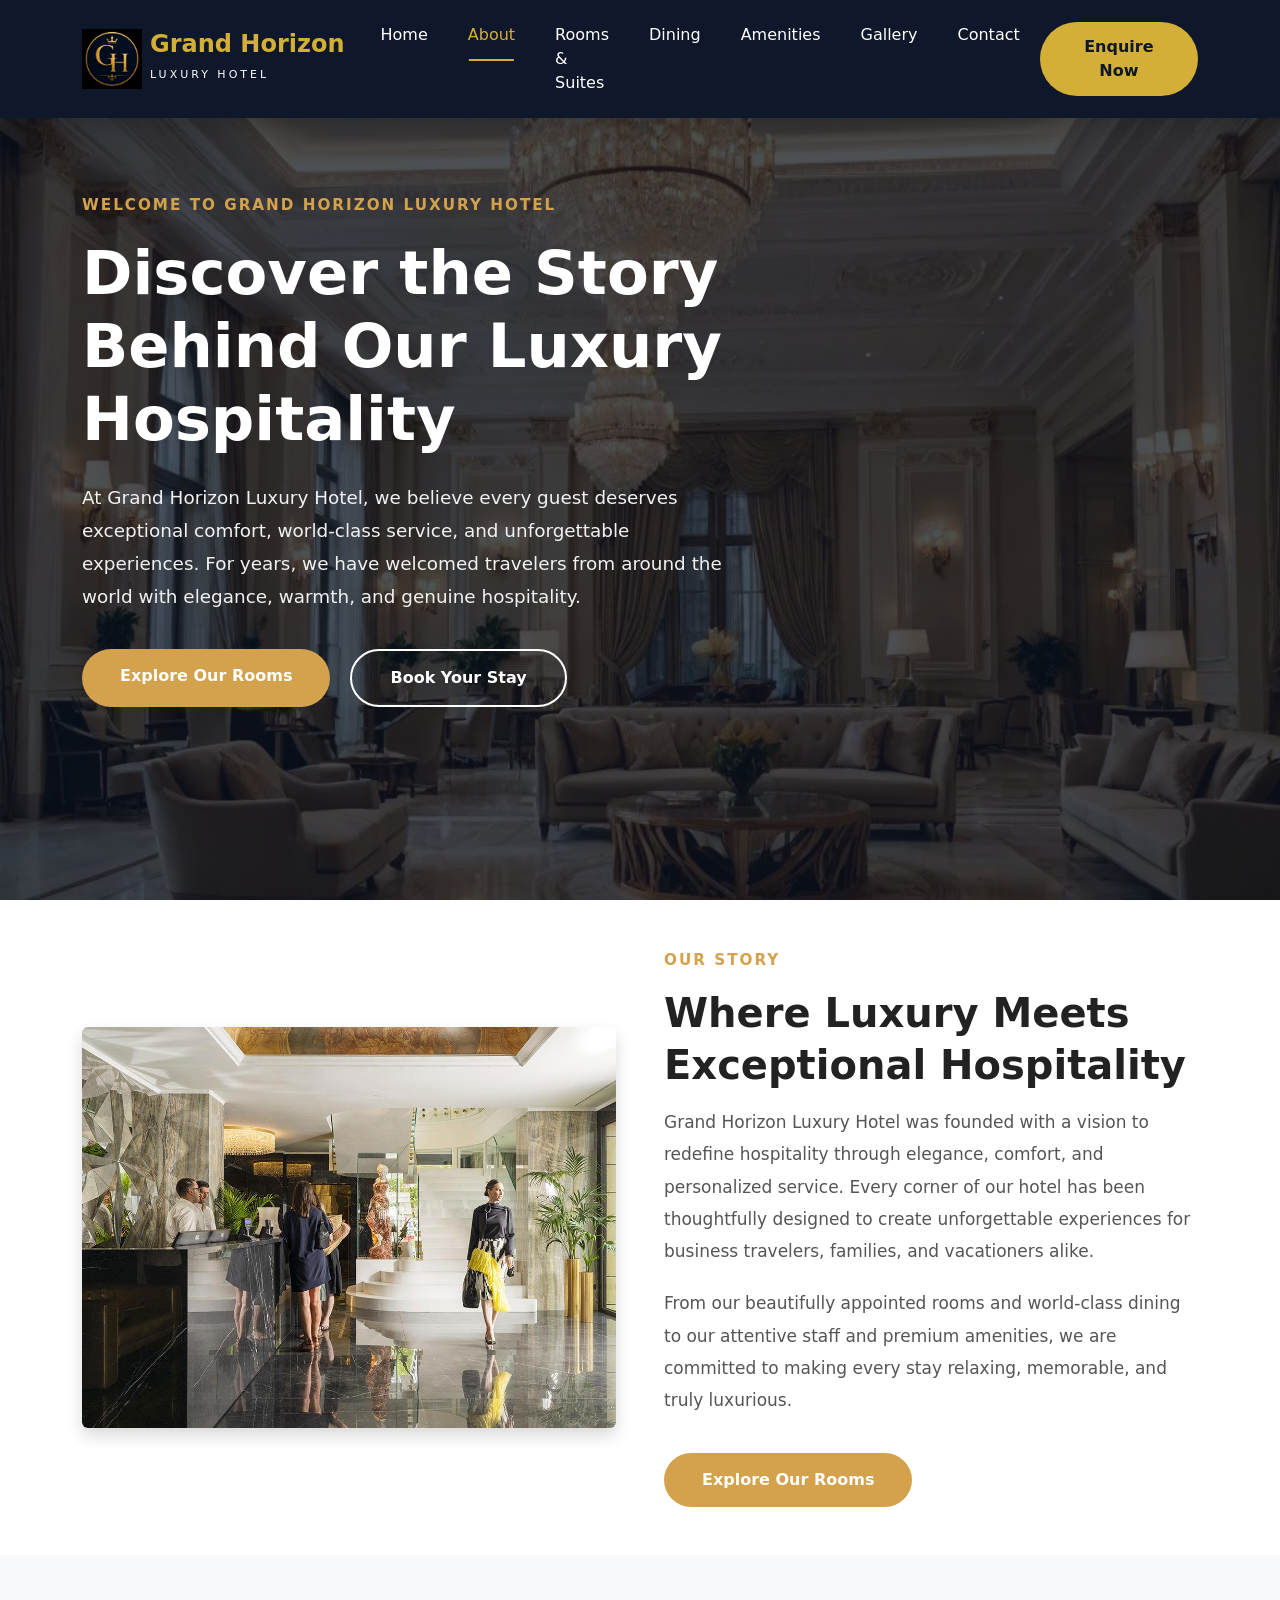
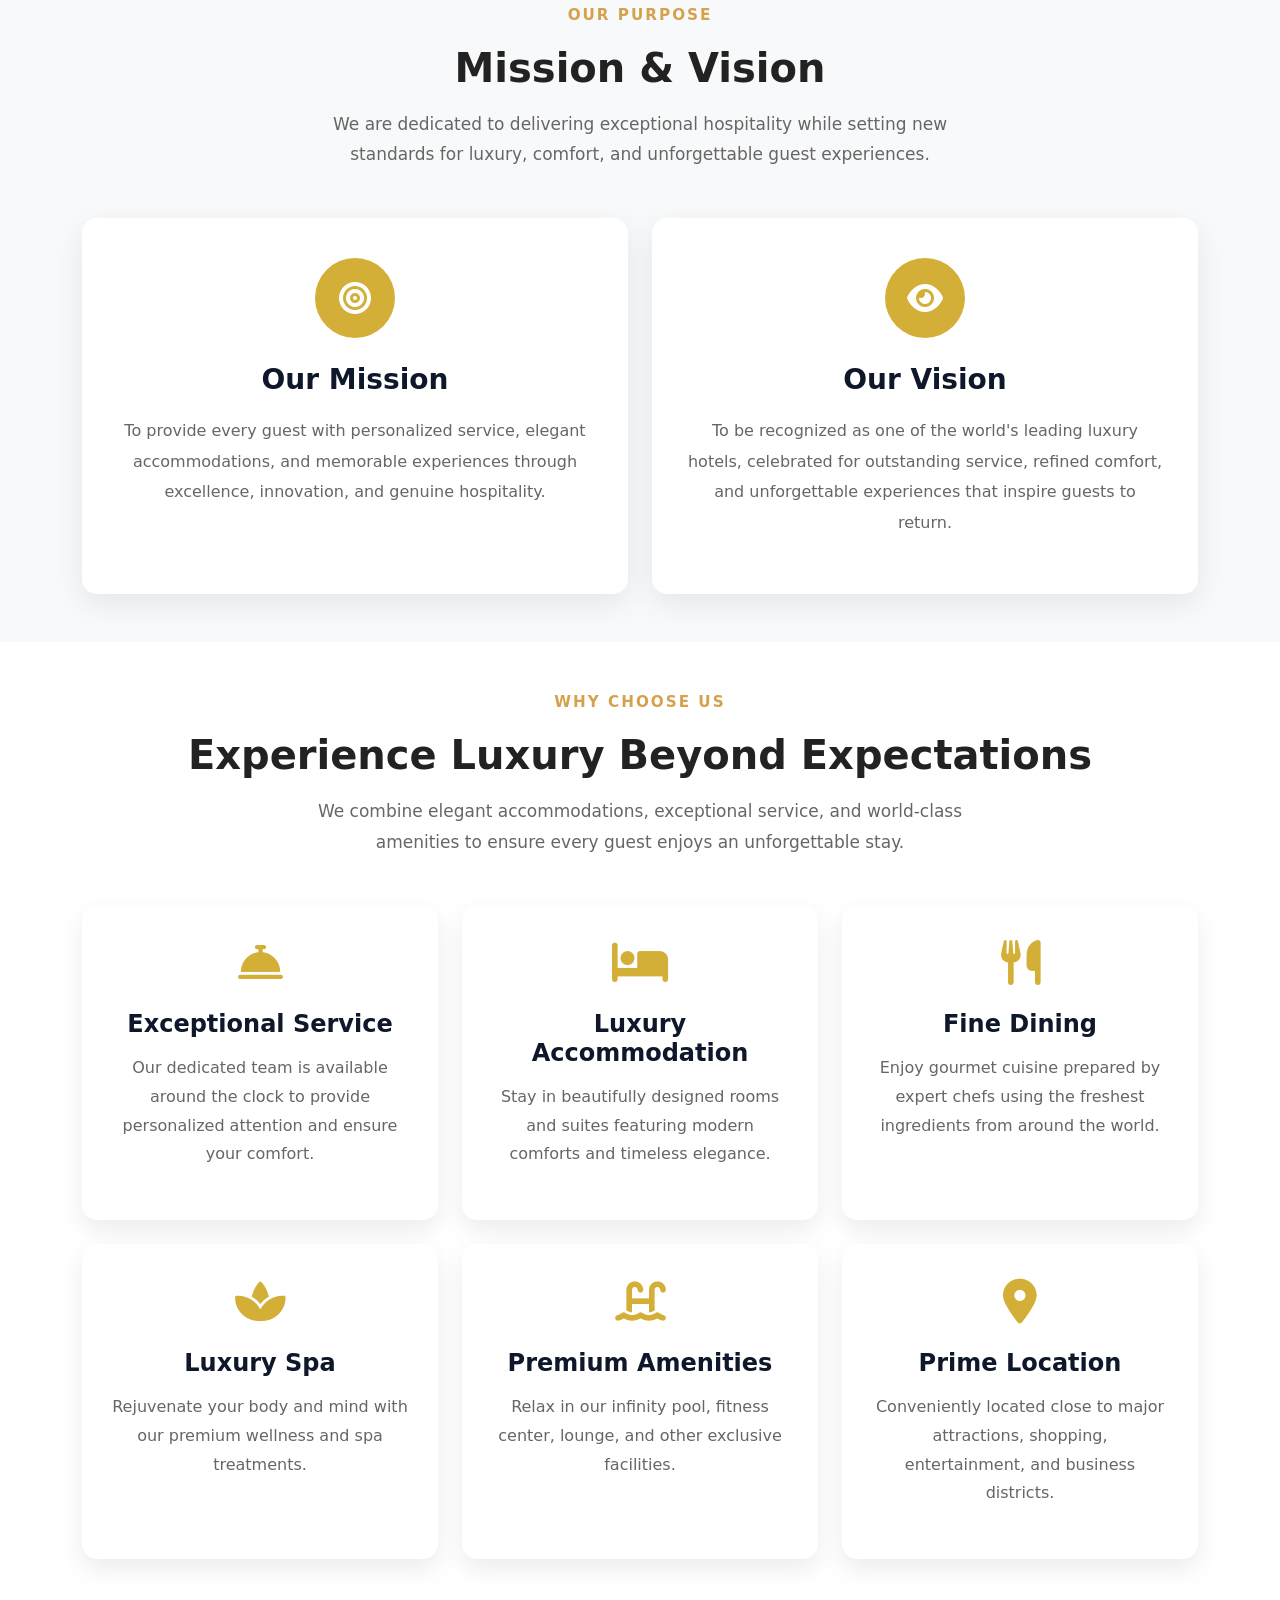
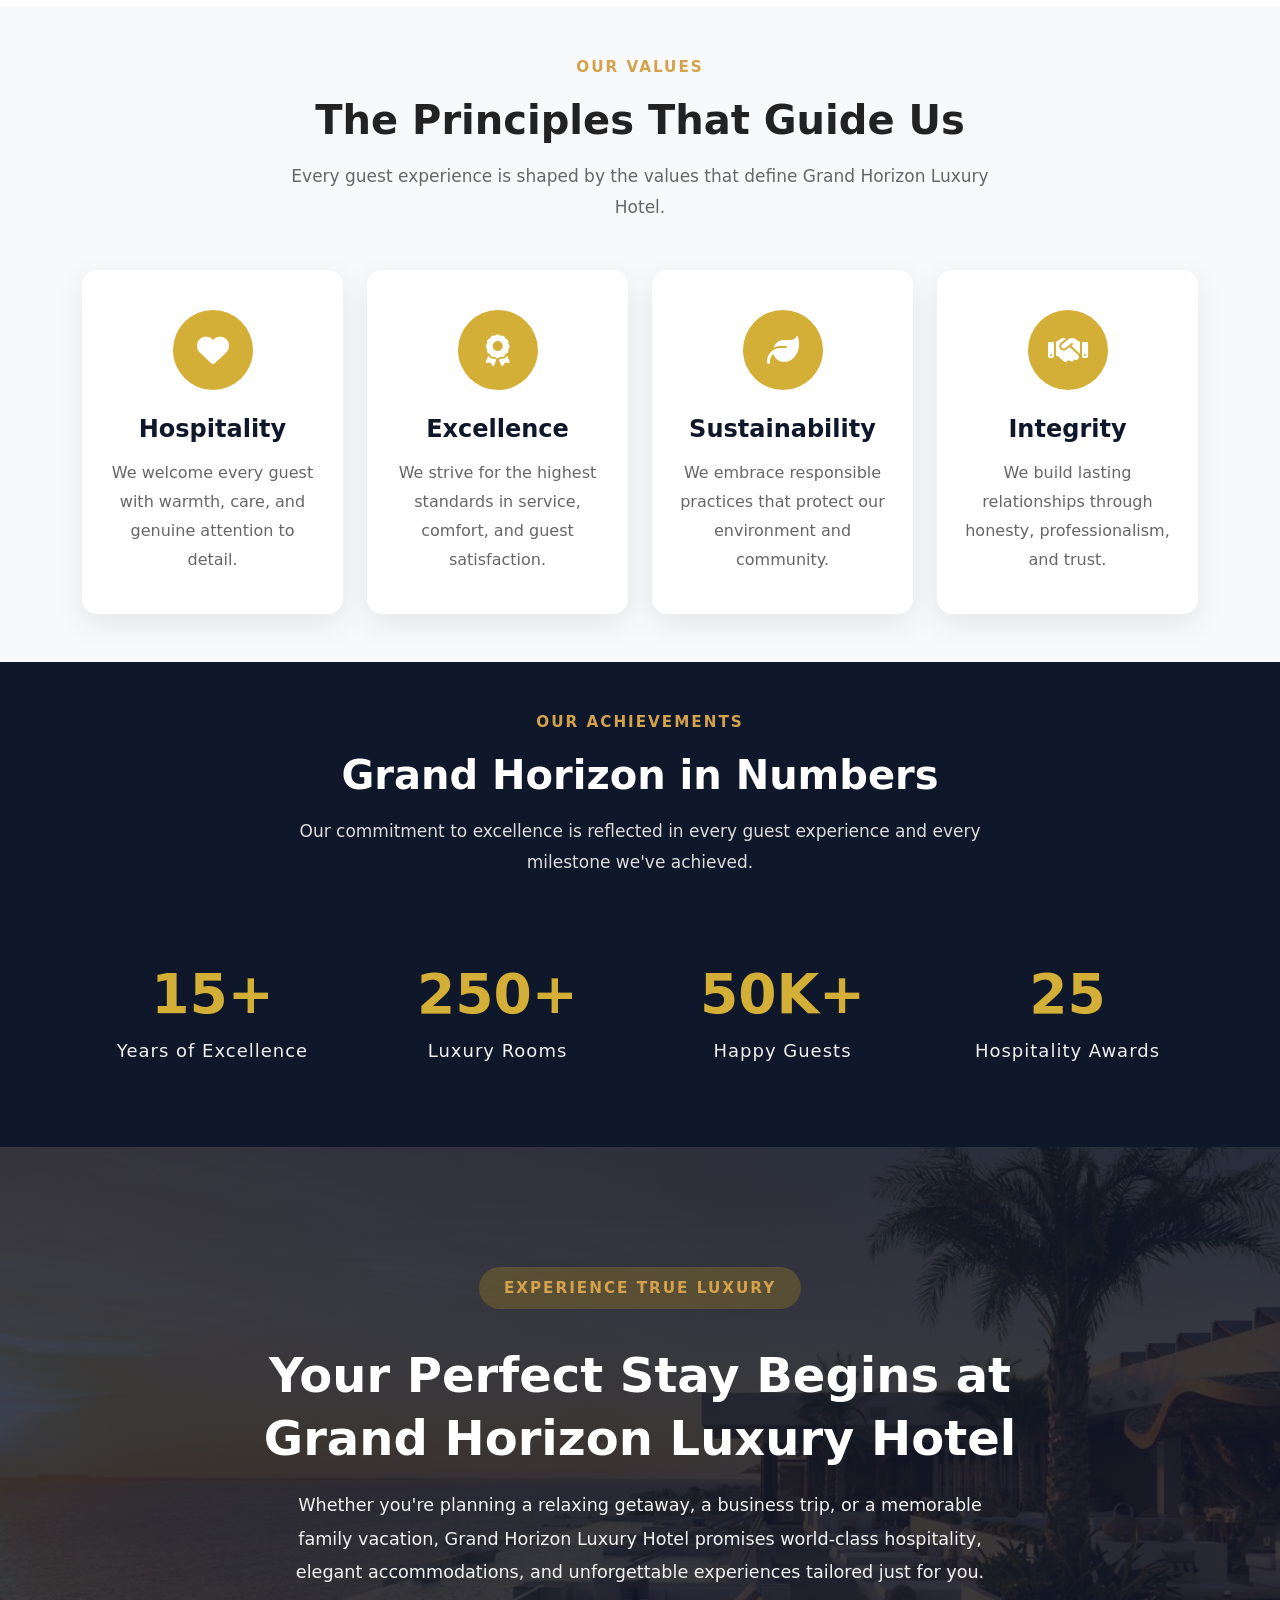
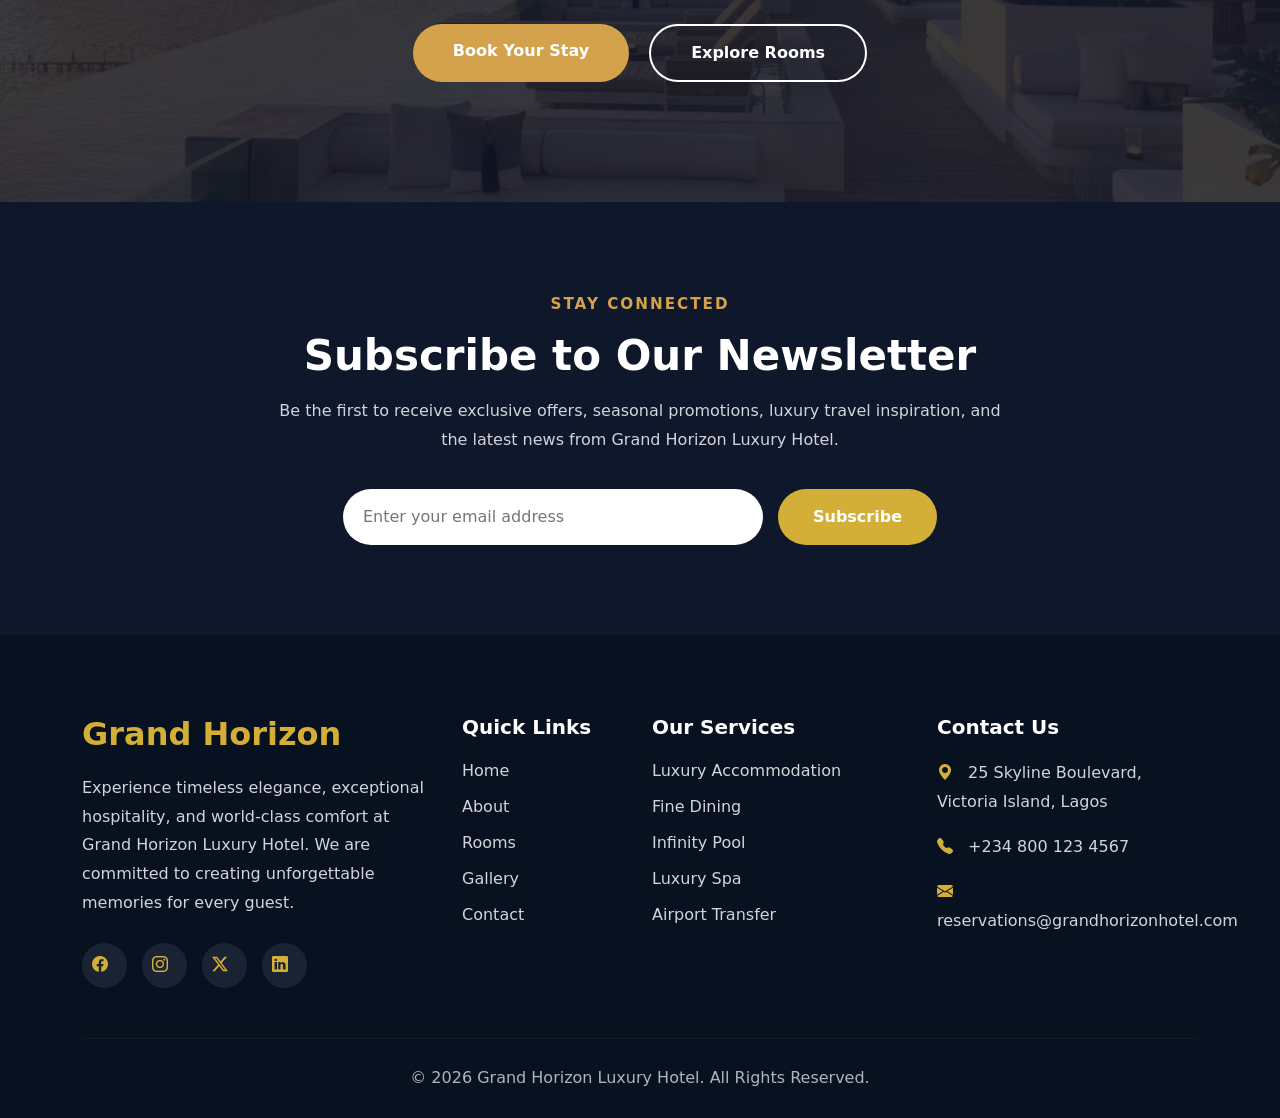
==== commit 606d7ec2: "Complete Grand Horizon Luxury Hotel website" ====
--- a/about.html
+++ b/about.html
@@ -49,7 +49,7 @@
                 </li>
 
                 <li class="nav-item">
-                    <a class="nav-link active" href="about.html">About</a>
+                    <a class="nav-link " href="about.html">About</a>
                 </li>
 
                 <li class="nav-item">
@@ -76,7 +76,7 @@
 
             <!-- Button -->
 
-            <a href="booking.html" class="btn hotel-btn">
+            <a href="booking.html" class="btn hotel-btn" id="bookingBtn">
                 Enquire Now
             </a>
 
@@ -138,7 +138,7 @@
       OUR STORY SECTION
 ===========================-->
 
-<section class="our-story py-5">
+<section class="our-story py-5 reveal">
 
     <div class="container">
 
@@ -187,7 +187,7 @@
       MISSION & VISION
 ===========================-->
 
-<section class="mission-vision py-5">
+<section class="mission-vision py-5 reveal">
 
     <div class="container">
 
@@ -259,7 +259,7 @@
         WHY CHOOSE US SECTION
 =====================================-->
 
-<section class="why-choose py-5">
+<section class="why-choose py-5 reveal">
 
     <div class="container">
 
@@ -397,7 +397,7 @@
         OUR CORE VALUES
 ======================================-->
 
-<section class="core-values py-5">
+<section class="core-values py-5 reveal">
 
     <div class="container">
 
@@ -502,7 +502,7 @@
         HOTEL BY THE NUMBERS
 ======================================-->
 
-<section class="hotel-stats py-5">
+<section class="hotel-stats py-5 reveal">
 
     <div class="container">
 
@@ -583,7 +583,7 @@
         BOOK YOUR STAY CTA
 ======================================-->
 
-<section class="about-cta">
+<section class="about-cta reveal">
 
     <div class="container">
 
@@ -629,11 +629,82 @@
     </div>
 
 </section>
+<!--==========================
+    NEWSLETTER
+===========================-->
+
+<section class="newsletter reveal">
+
+    <div class="container">
+
+        <div class="newsletter-box">
+
+            <span class="section-subtitle">
+                Stay Connected
+            </span>
+
+            <h2>
+                Subscribe to Our Newsletter
+            </h2>
+
+            <p>
+                Be the first to receive exclusive offers, seasonal promotions,
+                luxury travel inspiration, and the latest news from Grand Horizon
+                Luxury Hotel.
+            </p>
+
+            <form class="newsletter-form" id="newsletterForm">
+
+    <input
+        type="email"
+        id="newsletterEmail"
+        placeholder="Enter your email address"
+        required>
+
+    <button
+        type="submit"
+        id="newsletterBtn">
+
+        Subscribe
+
+    </button>
+
+</form>
+
+<div id="newsletterError" class="error-box">
+
+    <i class="bi bi-exclamation-circle-fill"></i>
+
+    <p class="mb-0 mt-2">
+
+        Please enter a valid email address.
+
+    </p>
+
+</div>
+
+<div id="newsletterSuccess" class="success-box">
+
+    <i class="bi bi-check-circle-fill"></i>
+
+    <p class="mb-0 mt-2">
+
+        Thank you for subscribing to our newsletter.
+
+    </p>
+
+</div>
+
+        </div>
+
+    </div>
+
+</section>
 
 <!-- ==========================
      FOOTER
 ========================== -->
-<footer class="hotel-footer">
+<footer class="hotel-footer ">
 
     <div class="container">
 
@@ -749,7 +820,15 @@
     </div>
 
 </footer>
+<!-- ==========================
+      Back To Top Button
+========================== -->
+
+<button id="backToTop" class="back-to-top">
+
+    <i class="bi bi-arrow-up"></i>
+</button>
 <script src="https://cdn.jsdelivr.net/npm/bootstrap@5.3.8/dist/js/bootstrap.bundle.min.js" integrity="sha384-FKyoEForCGlyvwx9Hj09JcYn3nv7wiPVlz7YYwJrWVcXK/BmnVDxM+D2scQbITxI" crossorigin="anonymous"></script>  
-<script src="./animations.js"></script>  
+<script src="./script.js"></script> 
 </body>
 </html>
--- a/style.css
+++ b/style.css
@@ -8,11 +8,20 @@
 
     padding:15px 0;
 
-    transition:.4s ease;
+    transition: all .4s ease;
 
     box-shadow:0 8px 25px rgba(0,0,0,.15);
 
 }
+.hotel-navbar.scrolled{
+
+    background:#0B1320;
+
+    box-shadow:0 8px 25px rgba(0,0,0,.18);
+
+    padding:12px 0;
+
+}
 
 /* Logo */
 
@@ -131,6 +140,15 @@
     color:#0F172A;
 
 }
+.hotel-btn.active{
+
+    background:#fff;
+
+    color:#0F172A;
+
+    border:2px solid #D4AF37;
+
+}
 
 /* Space for Fixed Navbar */
 
@@ -195,6 +213,7 @@
 }
 
 }
+
 /*==================================
             HERO SECTION
 ===================================*/
@@ -3417,10 +3436,12 @@
     position: relative;
     min-height: 90vh;
     display: flex;
+    padding-top: 100px;
     align-items: center;
     background:
         linear-gradient(rgba(0,0,0,.60), rgba(0,0,0,.60)),
         url("images/dining-hero.jpg") center center/cover no-repeat;
+        
 }
 
 .hero-tag{
@@ -4672,6 +4693,7 @@
 .gallery-overlay{
     position:absolute;
     inset:0;
+    pointer-events:none;
     background:rgba(0,0,0,.55);
 
     display:flex;
@@ -5409,6 +5431,91 @@
     color:#fff;
 
 }
+/*=========================
+      Booking Summary
+==========================*/
+
+.summary-card{
+
+    background:#fff;
+
+    border-radius:20px;
+
+    padding:40px;
+
+    height:100%;
+
+    box-shadow:0 10px 30px rgba(0,0,0,.08);
+
+}
+
+.summary-card h3{
+
+    font-weight:700;
+
+    margin-bottom:30px;
+
+}
+
+.summary-item{
+
+    display:flex;
+
+    justify-content:space-between;
+
+    margin-bottom:18px;
+
+    padding-bottom:15px;
+
+    border-bottom:1px solid #eee;
+
+}
+
+.summary-item span{
+
+    color:#777;
+
+}
+
+.summary-total{
+
+    margin-top:30px;
+
+    display:flex;
+
+    justify-content:space-between;
+
+    align-items:center;
+
+}
+
+.summary-total h4{
+
+    margin:0;
+
+    font-weight:700;
+
+}
+
+.summary-total h2{
+
+    margin:0;
+
+    color:#d4a24c;
+
+    font-weight:700;
+
+}
+
+@media(max-width:992px){
+
+    .summary-card{
+
+        margin-top:30px;
+
+    }
+
+}
 
 @media(max-width:768px){
 
@@ -6528,6 +6635,45 @@
 
 }
 /*=========================
+      Form Validation
+==========================*/
+
+.form-control.error,
+.form-select.error{
+
+    border:2px solid #dc3545;
+
+}
+
+.form-control.success,
+.form-select.success{
+
+    border:2px solid #198754;
+
+}
+
+.error-message{
+
+    color:#dc3545;
+
+    font-size:.9rem;
+
+    margin-top:6px;
+
+}
+
+.success-message{
+
+    color:#198754;
+
+    font-size:1rem;
+
+    font-weight:600;
+
+    margin-top:20px;
+
+}
+/*=========================
     Location Section
 ==========================*/
 
@@ -6887,4 +7033,651 @@
 
     }
 
-}+}
+/* ==========================
+   Scroll Reveal Animation
+========================== */
+
+.reveal{
+
+    opacity:0;
+
+    transform:translateY(80px);
+
+    transition:all .8s ease;
+
+}
+
+.reveal.active{
+
+    opacity:1;
+
+    transform:translateY(0);
+
+}
+/* ==========================
+   Counter Section
+========================== */
+
+.counter-section{
+
+    background:#0F172A;
+
+    color:#fff;
+
+}
+
+.counter{
+
+    font-size:48px;
+
+    font-weight:700;
+
+    color:#D4AF37;
+
+    margin-bottom:15px;
+
+}
+
+.counter-section p{
+
+    font-size:17px;
+
+    letter-spacing:1px;
+
+}
+/* ==========================
+   Back To Top Button
+========================== */
+
+.back-to-top{
+
+    position:fixed;
+
+    right:25px;
+
+    bottom:25px;
+
+    width:55px;
+
+    height:55px;
+
+    border:none;
+
+    border-radius:50%;
+
+    background:#D4AF37;
+
+    color:#fff;
+
+    font-size:22px;
+
+    display:flex;
+
+    align-items:center;
+
+    justify-content:center;
+
+    cursor:pointer;
+
+    opacity:0;
+
+    visibility:hidden;
+
+    transform:translateY(20px);
+
+    transition:.4s ease;
+
+    box-shadow:0 10px 25px rgba(0,0,0,.25);
+
+    z-index:999;
+
+}
+
+.back-to-top.show{
+
+    opacity:1;
+
+    visibility:visible;
+
+    transform:translateY(0);
+
+}
+
+.back-to-top:hover{
+
+    background:#b9932f;
+
+    transform:translateY(-4px);
+
+}
+/* ==========================
+   Image Lightbox
+========================== */
+
+.lightbox{
+
+    position:fixed;
+
+    top:0;
+
+    left:0;
+
+    width:100%;
+
+    height:100%;
+
+    background:rgba(0,0,0,.9);
+
+    display:flex;
+
+    justify-content:center;
+
+    align-items:center;
+
+    opacity:0;
+
+    visibility:hidden;
+
+    transition:.4s;
+
+    z-index:9999;
+
+}
+
+.lightbox.show{
+
+    opacity:1;
+
+    visibility:visible;
+
+}
+
+.lightbox img{
+
+    max-width:90%;
+
+    max-height:85%;
+
+    border-radius:12px;
+
+    box-shadow:0 15px 40px rgba(0,0,0,.5);
+
+}
+
+.close-lightbox{
+
+    position:absolute;
+
+    top:25px;
+
+    right:40px;
+
+    color:#fff;
+
+    font-size:45px;
+
+    cursor:pointer;
+
+    font-weight:bold;
+
+}
+.prev-lightbox,
+.next-lightbox{
+
+    position:absolute;
+
+    top:50%;
+
+    transform:translateY(-50%);
+
+    color:#fff;
+
+    font-size:50px;
+
+    cursor:pointer;
+
+    user-select:none;
+
+    padding:15px;
+
+}
+
+.prev-lightbox{
+
+    left:30px;
+
+}
+
+.next-lightbox{
+
+    right:30px;
+
+}
+
+.prev-lightbox:hover,
+.next-lightbox:hover{
+
+    color:#D4AF37;
+
+}
+.room-modal{
+
+    position:fixed;
+
+    inset:0;
+
+    background:rgba(0,0,0,.8);
+
+    display:flex;
+
+    justify-content:center;
+
+    align-items:center;
+
+    opacity:0;
+
+    visibility:hidden;
+
+    transition:.4s ease;
+
+    z-index:9999;
+
+}
+
+.room-modal.show{
+
+    opacity:1;
+
+    visibility:visible;
+
+}
+
+.room-modal-content{
+
+    background:#fff;
+
+    width:90%;
+
+    max-width:700px;
+
+    border-radius:15px;
+
+    padding:30px;
+
+    position:relative;
+
+    text-align:center;
+
+}
+
+.room-modal-content img{
+
+    width:100%;
+
+    border-radius:10px;
+
+    margin-bottom:20px;
+
+}
+
+.close-modal{
+
+    position:absolute;
+
+    top:15px;
+
+    right:20px;
+
+    font-size:35px;
+
+    cursor:pointer;
+
+}
+
+.room-info{
+
+    display:flex;
+
+    justify-content:space-around;
+
+    margin:20px 0;
+
+}
+/*=========================
+      Success Message
+==========================*/
+
+.success-box{
+
+    display: none;
+
+    align-items: center;
+
+    gap: 20px;
+
+    margin-top: 30px;
+
+    padding: 20px 25px;
+
+    border-left: 5px solid #198754;
+
+    background: #f0fff5;
+
+    border-radius: 10px;
+
+    animation: fadeIn .5s ease;
+
+}
+
+.success-box.show{
+
+    display: flex;
+
+}
+
+.success-box i{
+
+    font-size: 2.8rem;
+
+    color: #198754;
+
+}
+
+.success-box h5{
+
+    margin-bottom: 5px;
+
+    color: #198754;
+
+    font-weight: 700;
+
+}
+
+.success-box p{
+
+    margin: 0;
+
+    color: #555;
+
+}
+
+@keyframes fadeIn{
+
+    from{
+
+        opacity:0;
+
+        transform:translateY(20px);
+
+    }
+
+    to{
+
+        opacity:1;
+
+        transform:translateY(0);
+
+    }
+
+}
+/*=========================
+      Room Details Modal
+==========================*/
+
+.room-modal{
+
+    display:none;
+
+    position:fixed;
+
+    top:0;
+
+    left:0;
+
+    width:100%;
+
+    height:100%;
+
+    background:rgba(0,0,0,.75);
+
+    justify-content:center;
+
+    align-items:center;
+
+    padding:20px;
+
+    z-index:9999;
+
+}
+
+.room-modal.show{
+
+    display:flex;
+
+}
+
+.room-modal-content{
+
+    background:#fff;
+
+    width:100%;
+
+    max-width:750px;
+
+    border-radius:20px;
+
+    overflow:hidden;
+
+    position:relative;
+
+    animation:fadeUp .35s ease;
+
+    max-height:90vh;
+
+    overflow-y:auto;
+
+}
+
+.room-modal-content img{
+
+    width:100%;
+
+    height:350px;
+
+    object-fit:cover;
+
+}
+
+.room-modal-body{
+
+    padding:35px;
+
+}
+
+.room-modal-body h2{
+
+    font-weight:700;
+
+    margin-bottom:20px;
+
+}
+
+.room-modal-body p{
+
+    color:#666;
+
+    line-height:1.8;
+
+}
+
+.modal-features{
+
+    list-style:none;
+
+    padding:0;
+
+    margin:25px 0;
+
+}
+
+.modal-features li{
+
+    margin-bottom:12px;
+
+}
+
+.modal-features i{
+
+    color:#d4a24c;
+
+    margin-right:10px;
+
+}
+
+.modal-footer{
+
+    display:flex;
+
+    justify-content:space-between;
+
+    align-items:center;
+
+    margin-top:30px;
+
+}
+
+.modal-price h3{
+
+    color:#d4a24c;
+
+    margin:0;
+
+}
+
+.modal-price span{
+
+    color:#777;
+
+}
+
+.close-room-modal{
+
+    position:absolute;
+
+    top:18px;
+
+    right:20px;
+
+    width:45px;
+
+    height:45px;
+
+    border-radius:50%;
+
+    background:#fff;
+
+    display:flex;
+
+    justify-content:center;
+
+    align-items:center;
+
+    font-size:1.8rem;
+
+    cursor:pointer;
+
+    box-shadow:0 5px 15px rgba(0,0,0,.15);
+
+    transition:.3s;
+
+}
+
+.close-room-modal:hover{
+
+    background:#d4a24c;
+
+    color:#fff;
+
+}
+
+@keyframes fadeUp{
+
+    from{
+
+        opacity:0;
+
+        transform:translateY(30px);
+
+    }
+
+    to{
+
+        opacity:1;
+
+        transform:translateY(0);
+
+    }
+
+}
+
+@media(max-width:768px){
+
+    .room-modal-content img{
+
+        height:230px;
+
+    }
+
+    .room-modal-body{
+
+        padding:25px;
+
+    }
+
+    .modal-footer{
+
+        flex-direction:column;
+
+        align-items:flex-start;
+
+        gap:20px;
+
+    }
+
+    .modal-footer .btn{
+
+        width:100%;
+
+        text-align:center;
+
+    }
+
+}
+.error-box{
+
+    display:none;
+
+    background:#f8d7da;
+
+    color:#842029;
+
+    padding:18px;
+
+    margin-top:20px;
+
+    border-radius:12px;
+
+    text-align:center;
+
+    font-weight:600;
+
+    border:1px solid #f5c2c7;
+
+}
+
+.error-box.show{
+
+    display:block;
+
+}
